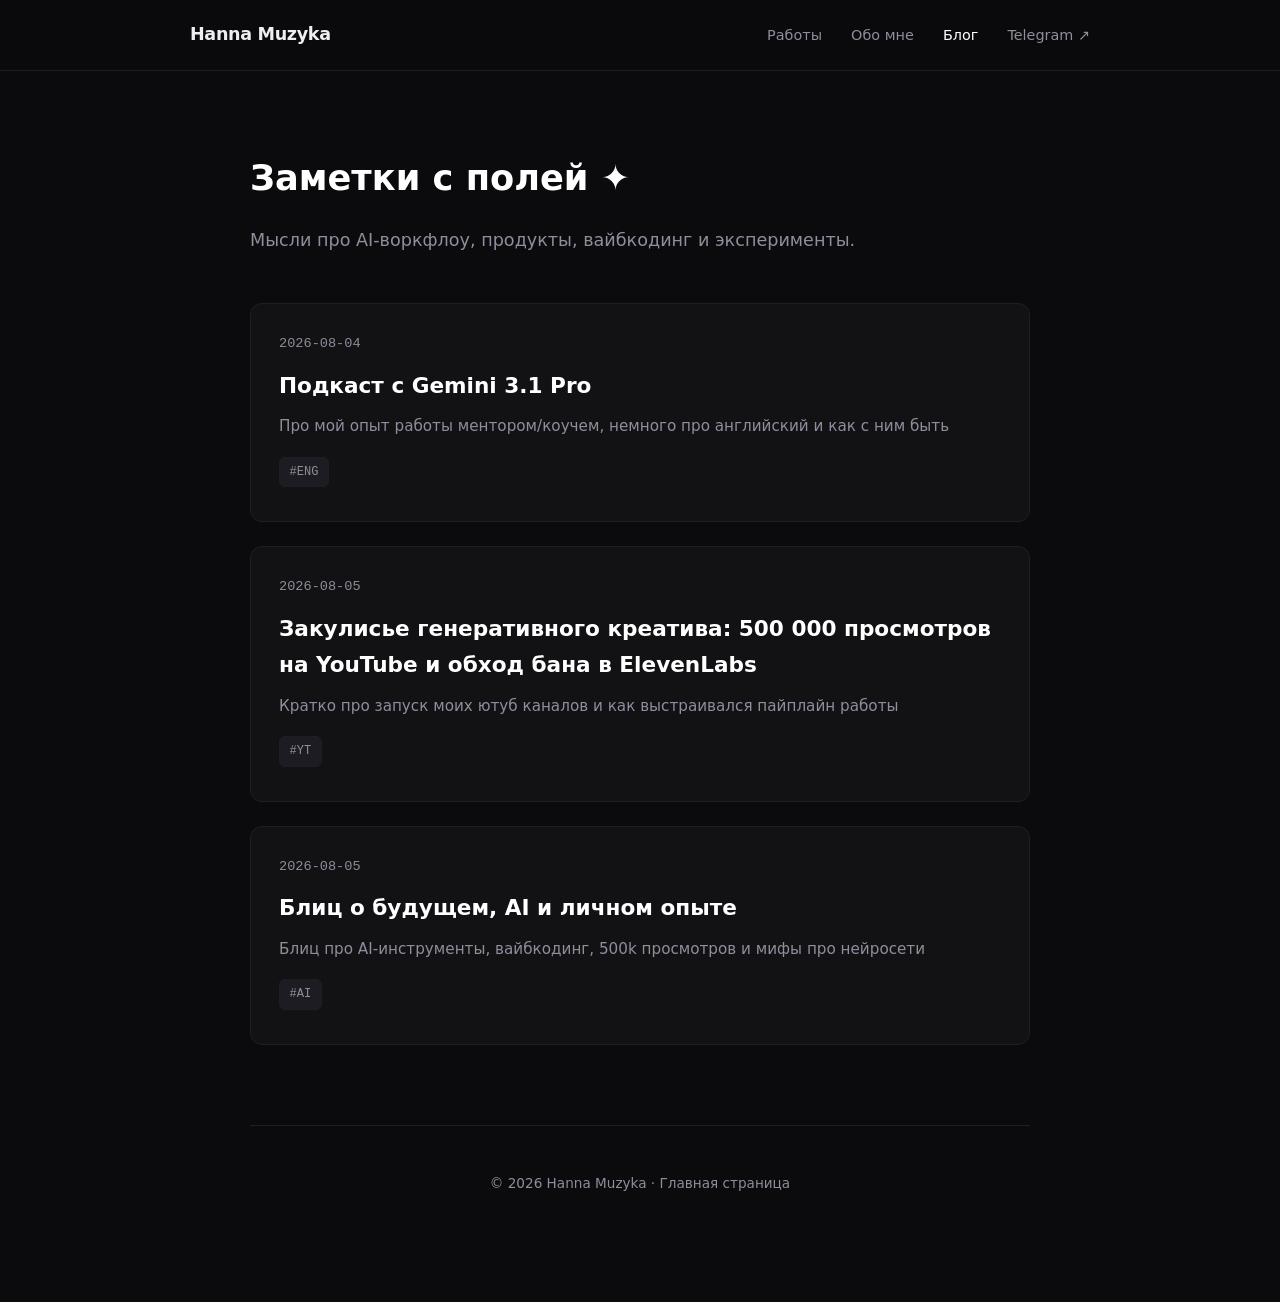
==== blog.html @ cdc6ede2 "Auto-update blog from Notion" ====
<!DOCTYPE html>
<html lang="ru">
<head>
  <meta charset="utf-8">
  <meta name="viewport" content="width=device-width, initial-scale=1.0">
  <title>Блог — Hanna Muzyka</title>
  <meta name="description" content="Заметки о продуктовом дизайне, AI, вайбкодинге и геймдеве">
  
<style>
  :root {
    --bg-color: #0b0b0d;
    --card-bg: #121215;
    --card-border: #1e1e24;
    --text-primary: #eceef2;
    --text-muted: #8e8e9c;
    --accent: #ffffff;
    --code-bg: #18181c;
    --font-sans: system-ui, -apple-system, BlinkMacSystemFont, 'Segoe UI', Roboto, sans-serif;
    --font-mono: 'JetBrains Mono', 'Fira Code', monospace;
  }
  body { background-color: var(--bg-color); color: var(--text-primary); font-family: var(--font-sans); line-height: 1.7; margin: 0; padding: 0; -webkit-font-smoothing: antialiased; }
  a { color: inherit; text-decoration: none; }
  .site-header { border-bottom: 1px solid var(--card-border); padding: 1.25rem 2rem; position: sticky; top: 0; background: rgba(11, 11, 13, 0.85); backdrop-filter: blur(12px); z-index: 100; }
  .nav-container { max-width: 900px; margin: 0 auto; display: flex; justify-content: space-between; align-items: center; }
  .nav-logo { font-weight: 700; font-size: 1.1rem; letter-spacing: -0.02em; }
  .nav-links a { color: var(--text-muted); margin-left: 1.5rem; font-size: 0.9rem; transition: color 0.2s; }
  .nav-links a:hover, .nav-links a.active { color: var(--accent); }
  .container { max-width: 780px; margin: 0 auto; padding: 3rem 1.5rem 6rem; }
  .article-header { margin-bottom: 3rem; }
  .article-meta { font-family: var(--font-mono); font-size: 0.85rem; color: var(--text-muted); margin-bottom: 0.75rem; }
  .article-title { font-size: 2.4rem; font-weight: 800; letter-spacing: -0.03em; line-height: 1.2; margin: 0 0 1rem; color: #fff; }
  .tag-badge { display: inline-block; font-family: var(--font-mono); font-size: 0.75rem; background: #1c1c22; color: var(--text-muted); padding: 0.25rem 0.6rem; border-radius: 6px; margin-right: 0.4rem; margin-bottom: 0.4rem; border: 1px solid var(--card-border); }
  .article-body { font-size: 1.05rem; }
  .article-body h1, .article-body h2, .article-body h3 { color: #fff; margin-top: 2.5rem; margin-bottom: 1rem; letter-spacing: -0.02em; }
  .article-body p { margin-bottom: 1.4rem; color: #d1d1d6; }
  .article-body ul, .article-body ol { margin-bottom: 1.4rem; padding-left: 1.5rem; color: #d1d1d6; }
  .article-body li { margin-bottom: 0.4rem; }
  .article-body img { max-width: 100%; height: auto; border-radius: 12px; border: 1px solid var(--card-border); margin: 2rem 0; display: block; }
  .article-body blockquote { border-left: 3px solid #3b3b4f; padding-left: 1.2rem; color: var(--text-muted); font-style: italic; margin: 2rem 0; }
  .article-body pre { background: var(--code-bg); padding: 1.2rem; border-radius: 10px; overflow-x: auto; border: 1px solid var(--card-border); font-family: var(--font-mono); font-size: 0.9em; }
  .article-body code { font-family: var(--font-mono); background: var(--code-bg); padding: 0.2rem 0.4rem; border-radius: 4px; font-size: 0.9em; }
  .back-link { display: inline-flex; align-items: center; color: var(--text-muted); font-size: 0.9rem; margin-bottom: 2rem; transition: color 0.2s; }
  .back-link:hover { color: var(--accent); }
  footer.site-footer { border-top: 1px solid var(--card-border); margin-top: 5rem; padding-top: 2rem; text-align: center; color: var(--text-muted); font-size: 0.85rem; }
</style>

  <style>
    .blog-grid { display: grid; gap: 1.5rem; margin-top: 2rem; }
    .blog-card { background: var(--card-bg); border: 1px solid var(--card-border); border-radius: 12px; padding: 1.75rem; display: block; transition: transform 0.2s, border-color 0.2s; }
    .blog-card:hover { transform: translateY(-2px); border-color: #3b3b4f; }
    .blog-card-title { font-size: 1.35rem; font-weight: 700; color: #fff; margin: 0.4rem 0 0.6rem; }
    .blog-card-desc { color: var(--text-muted); font-size: 0.95rem; margin-bottom: 1rem; }
  </style>
</head>
<body>
  
<header class="site-header">
  <div class="nav-container">
    <a href="./" class="nav-logo">Hanna Muzyka</a>
    <nav class="nav-links">
      <a href="./#work">Работы</a>
      <a href="./#about">Обо мне</a>
      <a href="./blog.html" class="active">Блог</a>
      <a href="https://t.me/KyuuketsukiAkado" target="_blank" rel="noopener">Telegram ↗</a>
    </nav>
  </div>
</header>

  <div class="container">
    <section style="margin-bottom: 3rem;">
      <h1 style="font-size: 2.2rem; color: #fff; margin-bottom: 0.5rem;">Заметки с полей ✦</h1>
      <p style="color: var(--text-muted); font-size: 1.1rem;">Мысли про AI-воркфлоу, продукты, вайбкодинг и эксперименты.</p>
    </section>
    <div class="blog-grid">
      
        <a href="blog/english-talk.html" class="blog-card">
          <div class="article-meta">2026-08-04</div>
          <div class="blog-card-title">Подкаст с Gemini 3.1 Pro</div>
          <div class="blog-card-desc">Про мой опыт работы ментором/коучем, немного про английский и как с ним быть</div>
          <div><span class="tag-badge">#ENG</span></div>
        </a>
      
        <a href="blog/creative-shorts-youtube.html" class="blog-card">
          <div class="article-meta">2026-08-05</div>
          <div class="blog-card-title">Закулисье генеративного креатива: 500 000 просмотров на YouTube и обход бана в ElevenLabs</div>
          <div class="blog-card-desc">Кратко про запуск моих ютуб каналов и как выстраивался пайплайн работы</div>
          <div><span class="tag-badge">#YT</span></div>
        </a>
      
        <a href="blog/ai-future-blitz.html" class="blog-card">
          <div class="article-meta">2026-08-05</div>
          <div class="blog-card-title">Блиц о будущем, AI и личном опыте</div>
          <div class="blog-card-desc">Блиц про AI-инструменты, вайбкодинг, 500k просмотров и мифы про нейросети</div>
          <div><span class="tag-badge">#AI</span></div>
        </a>
      
    </div>
    <footer class="site-footer"><p>© 2026 Hanna Muzyka · <a href="./">Главная страница</a></p></footer>
  </div>
</body>
</html>
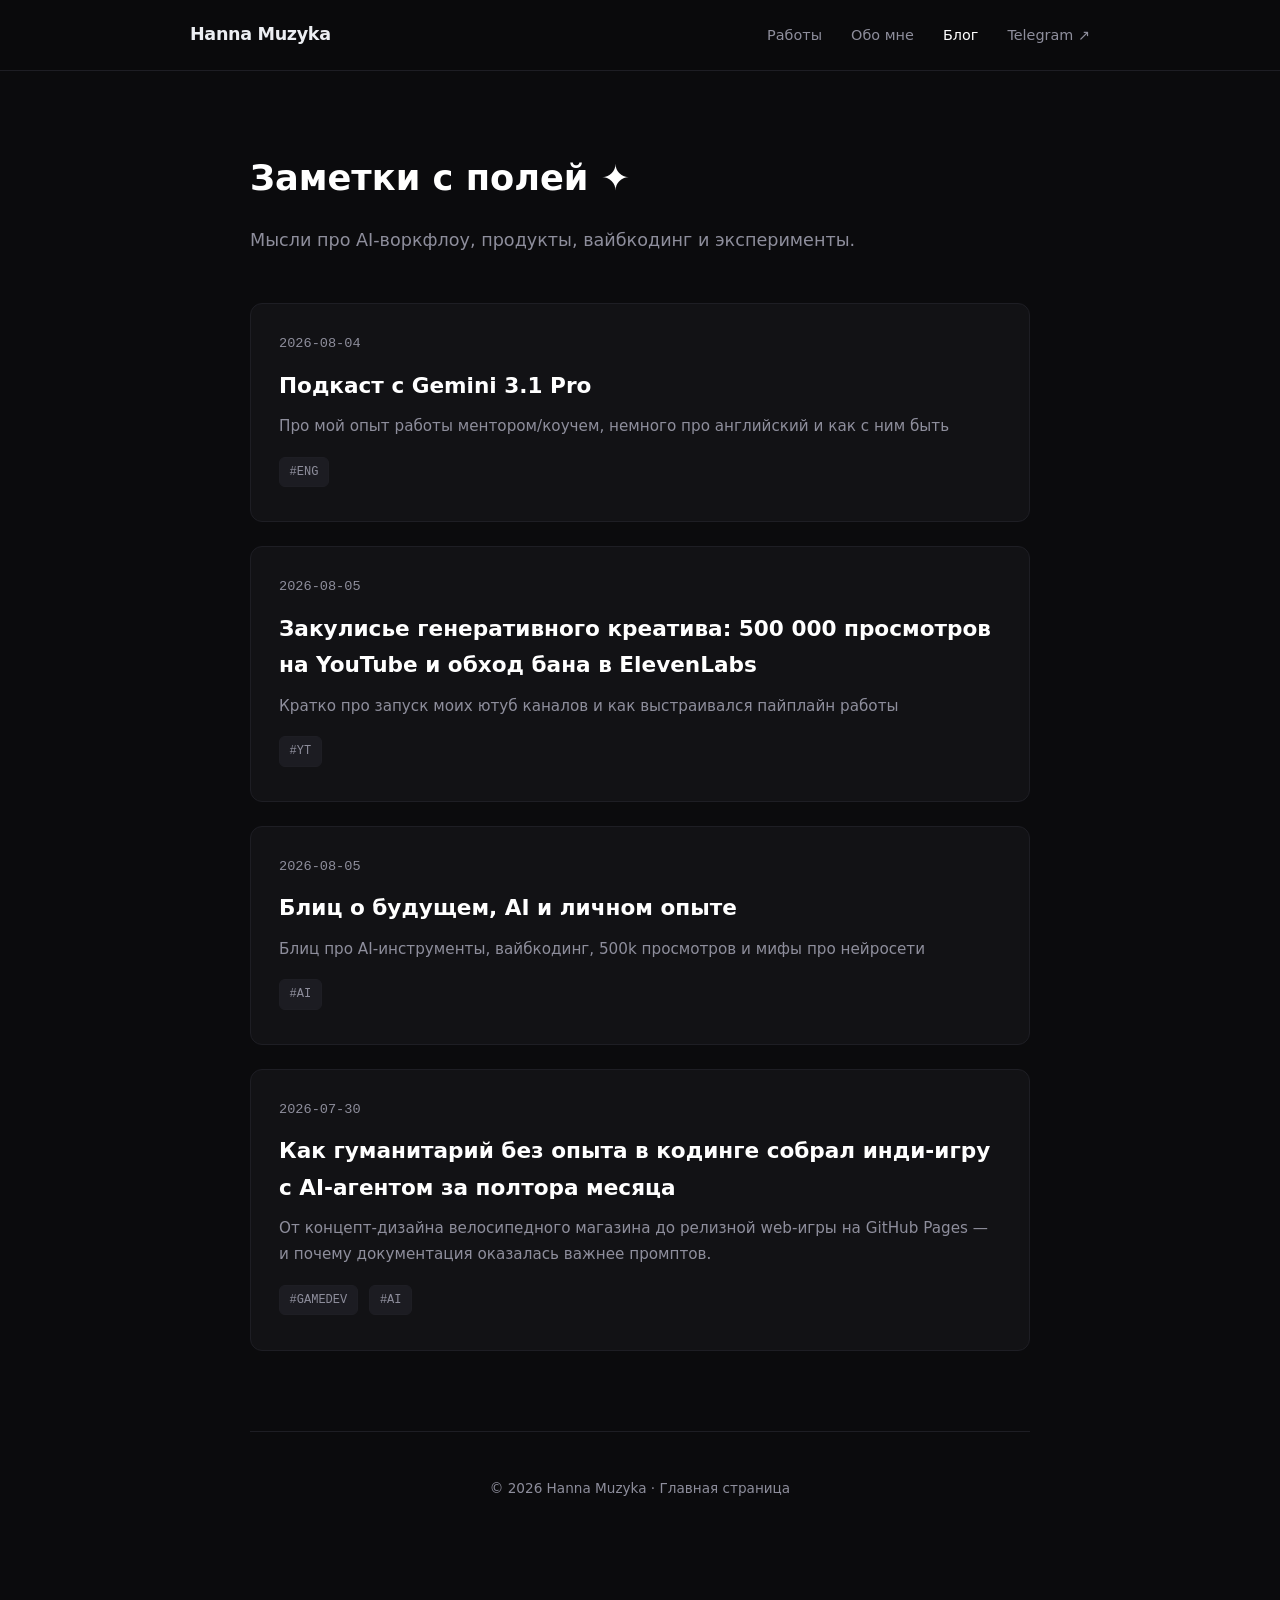
==== commit 7bee5189: "Update blog.html" ====
--- a/blog.html
+++ b/blog.html
@@ -94,8 +94,15 @@
           <div><span class="tag-badge">#AI</span></div>
         </a>
       
+        <a href="blog/kadence-ai.html" class="blog-card">
+          <div class="article-meta">2026-07-30</div>
+          <div class="blog-card-title">Как гуманитарий без опыта в кодинге собрал инди-игру с AI-агентом за полтора месяца</div>
+          <div class="blog-card-desc">От концепт-дизайна велосипедного магазина до релизной web-игры на GitHub Pages — и почему документация оказалась важнее промптов.</div>
+          <div><span class="tag-badge">#GAMEDEV</span> <span class="tag-badge">#AI</span></div>
+        </a>
+      
     </div>
     <footer class="site-footer"><p>© 2026 Hanna Muzyka · <a href="./">Главная страница</a></p></footer>
   </div>
 </body>
-</html>+</html>
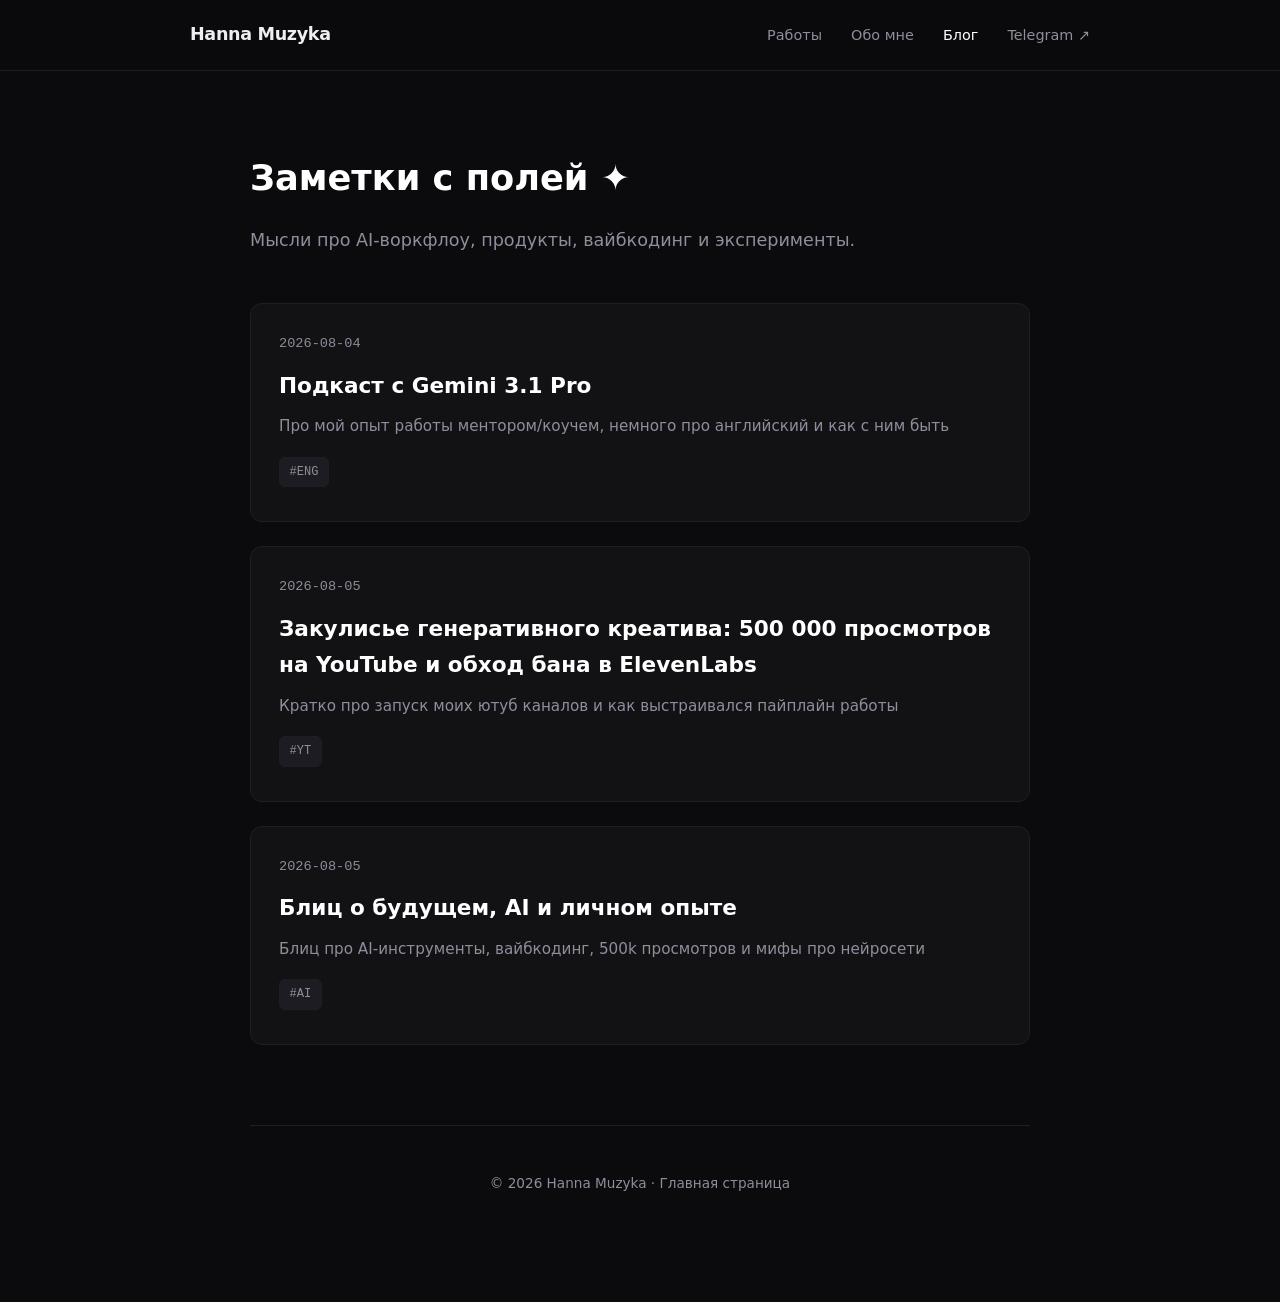
==== commit 03d780ed: "Auto-update blog from Notion" ====
--- a/blog.html
+++ b/blog.html
@@ -94,15 +94,8 @@
           <div><span class="tag-badge">#AI</span></div>
         </a>
       
-        <a href="blog/kadence-ai.html" class="blog-card">
-          <div class="article-meta">2026-07-30</div>
-          <div class="blog-card-title">Как гуманитарий без опыта в кодинге собрал инди-игру с AI-агентом за полтора месяца</div>
-          <div class="blog-card-desc">От концепт-дизайна велосипедного магазина до релизной web-игры на GitHub Pages — и почему документация оказалась важнее промптов.</div>
-          <div><span class="tag-badge">#GAMEDEV</span> <span class="tag-badge">#AI</span></div>
-        </a>
-      
     </div>
     <footer class="site-footer"><p>© 2026 Hanna Muzyka · <a href="./">Главная страница</a></p></footer>
   </div>
 </body>
-</html>
+</html>
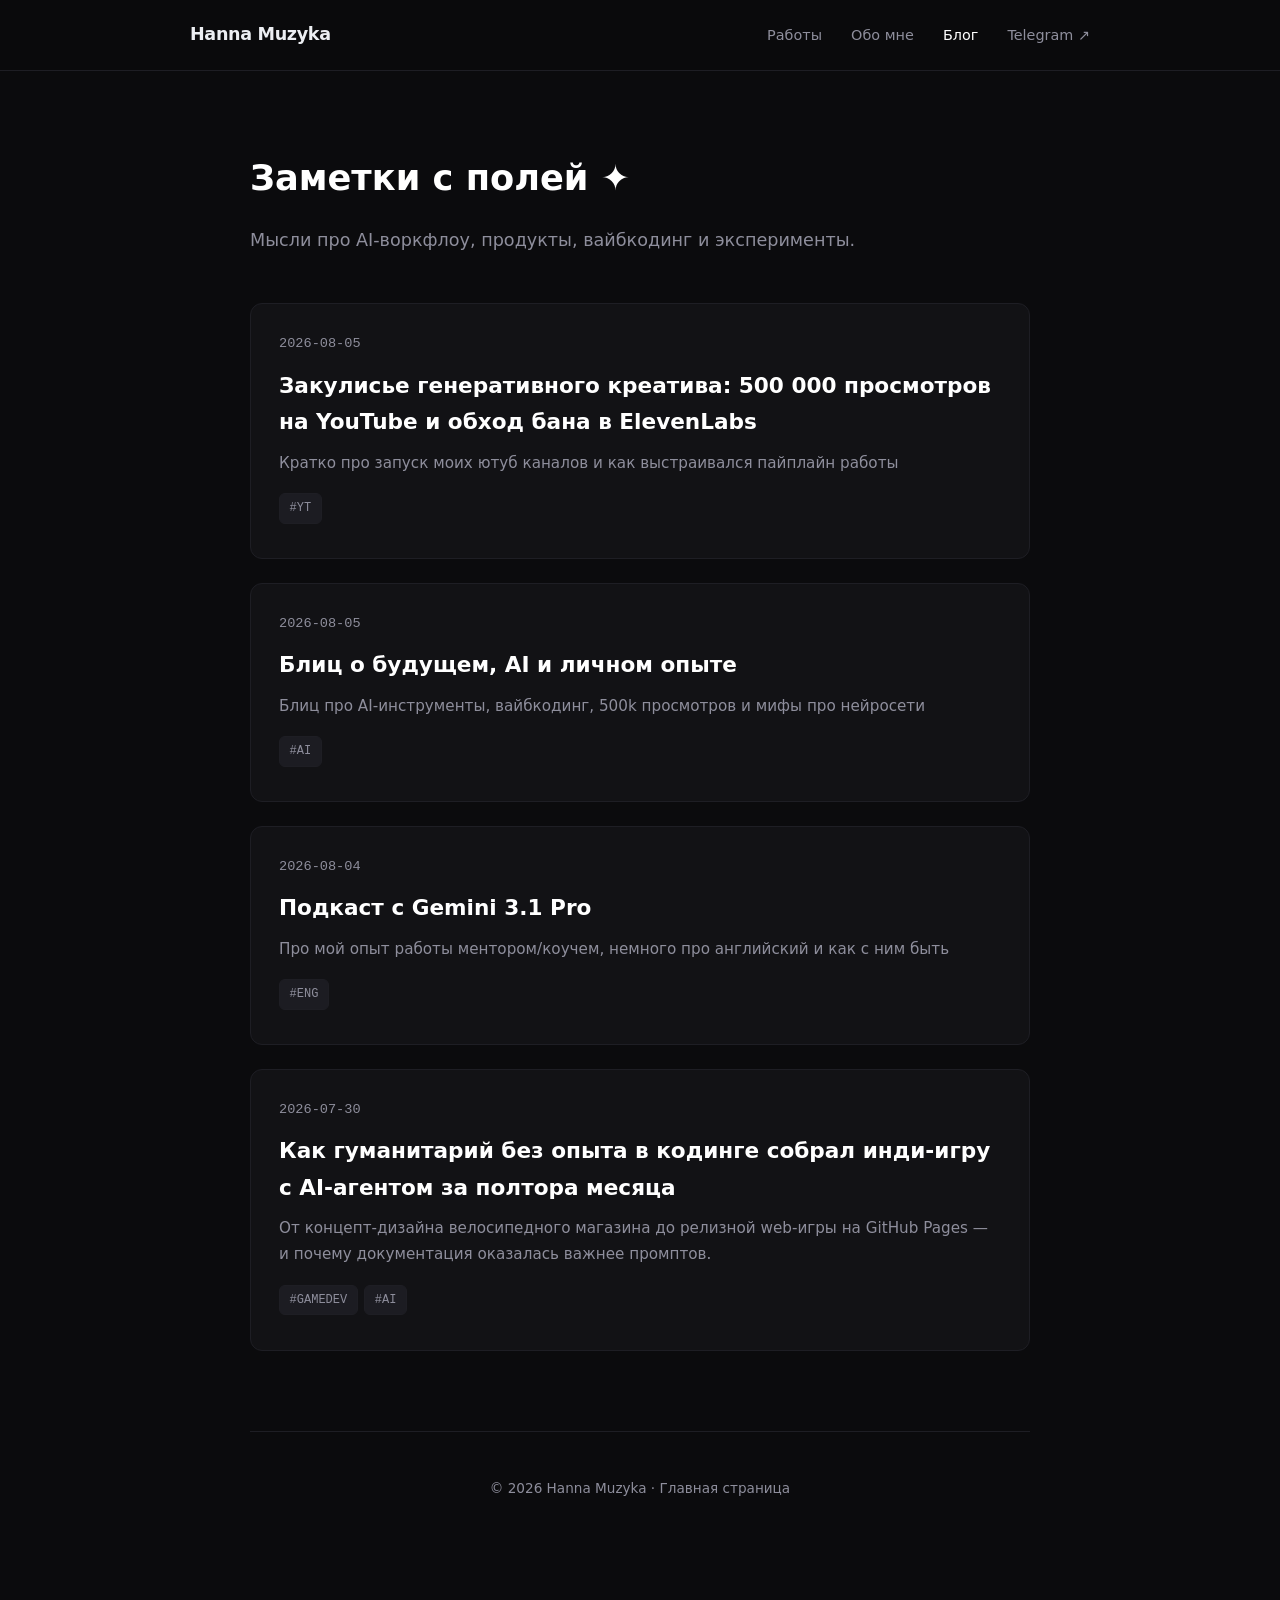
==== commit 0302cef4: "Auto-update blog from Notion" ====
--- a/blog.html
+++ b/blog.html
@@ -72,14 +72,7 @@
       <p style="color: var(--text-muted); font-size: 1.1rem;">Мысли про AI-воркфлоу, продукты, вайбкодинг и эксперименты.</p>
     </section>
     <div class="blog-grid">
-      
-        <a href="blog/english-talk.html" class="blog-card">
-          <div class="article-meta">2026-08-04</div>
-          <div class="blog-card-title">Подкаст с Gemini 3.1 Pro</div>
-          <div class="blog-card-desc">Про мой опыт работы ментором/коучем, немного про английский и как с ним быть</div>
-          <div><span class="tag-badge">#ENG</span></div>
-        </a>
-      
+        
         <a href="blog/creative-shorts-youtube.html" class="blog-card">
           <div class="article-meta">2026-08-05</div>
           <div class="blog-card-title">Закулисье генеративного креатива: 500 000 просмотров на YouTube и обход бана в ElevenLabs</div>
@@ -94,6 +87,20 @@
           <div><span class="tag-badge">#AI</span></div>
         </a>
       
+        <a href="blog/english-talk.html" class="blog-card">
+          <div class="article-meta">2026-08-04</div>
+          <div class="blog-card-title">Подкаст с Gemini 3.1 Pro</div>
+          <div class="blog-card-desc">Про мой опыт работы ментором/коучем, немного про английский и как с ним быть</div>
+          <div><span class="tag-badge">#ENG</span></div>
+        </a>
+      
+        <a href="blog/kadence-ai.html" class="blog-card">
+          <div class="article-meta">2026-07-30</div>
+          <div class="blog-card-title">Как гуманитарий без опыта в кодинге собрал инди-игру с AI-агентом за полтора месяца</div>
+          <div class="blog-card-desc">От концепт-дизайна велосипедного магазина до релизной web-игры на GitHub Pages — и почему документация оказалась важнее промптов.</div>
+          <div><span class="tag-badge">#GAMEDEV</span><span class="tag-badge">#AI</span></div>
+        </a>
+      
     </div>
     <footer class="site-footer"><p>© 2026 Hanna Muzyka · <a href="./">Главная страница</a></p></footer>
   </div>
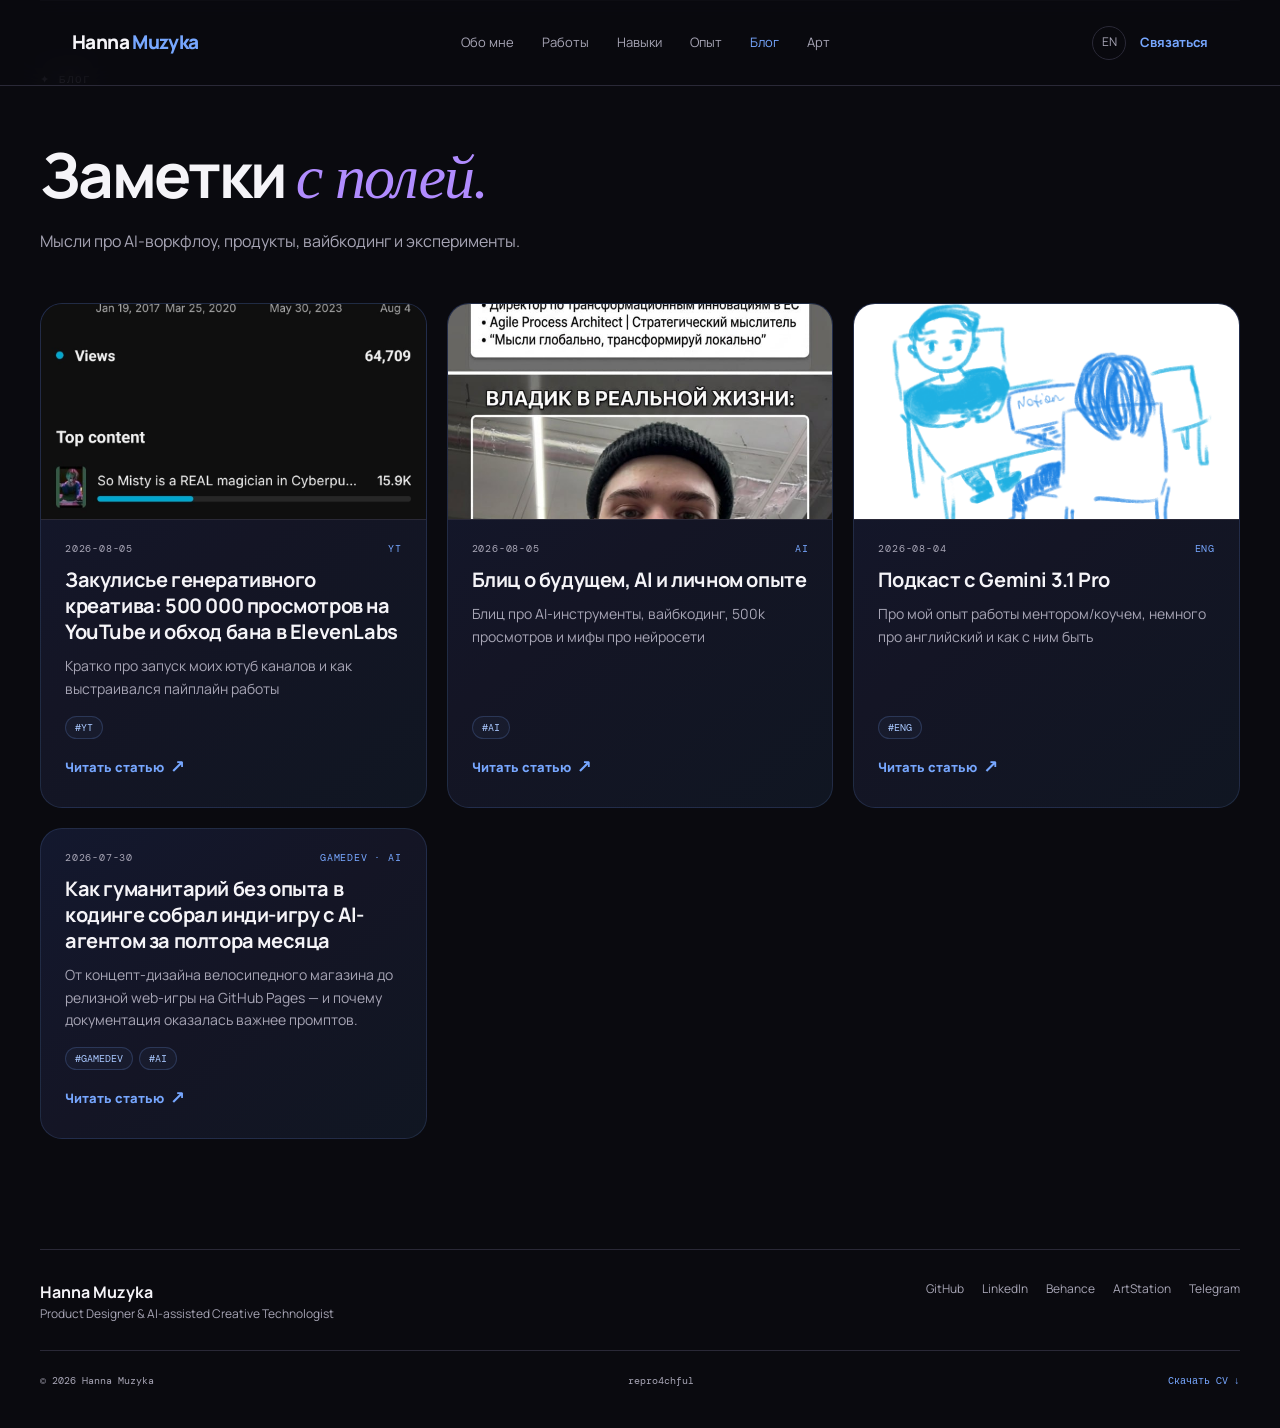
==== commit ff6cf831: "Auto-update blog from Notion" ====
--- a/blog.html
+++ b/blog.html
@@ -5,104 +5,151 @@
   <meta name="viewport" content="width=device-width, initial-scale=1.0">
   <title>Блог — Hanna Muzyka</title>
   <meta name="description" content="Заметки о продуктовом дизайне, AI, вайбкодинге и геймдеве">
+  <meta name="theme-color" content="#0b0b12">
   
+<link rel="icon" type="image/png" sizes="192x192" href="./assets/favicon.png">
+<link rel="preconnect" href="https://fonts.googleapis.com">
+<link rel="preconnect" href="https://fonts.gstatic.com" crossorigin>
+<link href="https://fonts.googleapis.com/css2?family=DM+Mono:wght@400;500&family=Manrope:wght@400;500;600;700;800&display=swap" rel="stylesheet">
+<link rel="stylesheet" href="./css/style.css">
 <style>
-  :root {
-    --bg-color: #0b0b0d;
-    --card-bg: #121215;
-    --card-border: #1e1e24;
-    --text-primary: #eceef2;
-    --text-muted: #8e8e9c;
-    --accent: #ffffff;
-    --code-bg: #18181c;
-    --font-sans: system-ui, -apple-system, BlinkMacSystemFont, 'Segoe UI', Roboto, sans-serif;
-    --font-mono: 'JetBrains Mono', 'Fira Code', monospace;
-  }
-  body { background-color: var(--bg-color); color: var(--text-primary); font-family: var(--font-sans); line-height: 1.7; margin: 0; padding: 0; -webkit-font-smoothing: antialiased; }
-  a { color: inherit; text-decoration: none; }
-  .site-header { border-bottom: 1px solid var(--card-border); padding: 1.25rem 2rem; position: sticky; top: 0; background: rgba(11, 11, 13, 0.85); backdrop-filter: blur(12px); z-index: 100; }
-  .nav-container { max-width: 900px; margin: 0 auto; display: flex; justify-content: space-between; align-items: center; }
-  .nav-logo { font-weight: 700; font-size: 1.1rem; letter-spacing: -0.02em; }
-  .nav-links a { color: var(--text-muted); margin-left: 1.5rem; font-size: 0.9rem; transition: color 0.2s; }
-  .nav-links a:hover, .nav-links a.active { color: var(--accent); }
-  .container { max-width: 780px; margin: 0 auto; padding: 3rem 1.5rem 6rem; }
-  .article-header { margin-bottom: 3rem; }
-  .article-meta { font-family: var(--font-mono); font-size: 0.85rem; color: var(--text-muted); margin-bottom: 0.75rem; }
-  .article-title { font-size: 2.4rem; font-weight: 800; letter-spacing: -0.03em; line-height: 1.2; margin: 0 0 1rem; color: #fff; }
-  .tag-badge { display: inline-block; font-family: var(--font-mono); font-size: 0.75rem; background: #1c1c22; color: var(--text-muted); padding: 0.25rem 0.6rem; border-radius: 6px; margin-right: 0.4rem; margin-bottom: 0.4rem; border: 1px solid var(--card-border); }
-  .article-body { font-size: 1.05rem; }
-  .article-body h1, .article-body h2, .article-body h3 { color: #fff; margin-top: 2.5rem; margin-bottom: 1rem; letter-spacing: -0.02em; }
-  .article-body p { margin-bottom: 1.4rem; color: #d1d1d6; }
-  .article-body ul, .article-body ol { margin-bottom: 1.4rem; padding-left: 1.5rem; color: #d1d1d6; }
-  .article-body li { margin-bottom: 0.4rem; }
-  .article-body img { max-width: 100%; height: auto; border-radius: 12px; border: 1px solid var(--card-border); margin: 2rem 0; display: block; }
-  .article-body blockquote { border-left: 3px solid #3b3b4f; padding-left: 1.2rem; color: var(--text-muted); font-style: italic; margin: 2rem 0; }
-  .article-body pre { background: var(--code-bg); padding: 1.2rem; border-radius: 10px; overflow-x: auto; border: 1px solid var(--card-border); font-family: var(--font-mono); font-size: 0.9em; }
-  .article-body code { font-family: var(--font-mono); background: var(--code-bg); padding: 0.2rem 0.4rem; border-radius: 4px; font-size: 0.9em; }
-  .back-link { display: inline-flex; align-items: center; color: var(--text-muted); font-size: 0.9rem; margin-bottom: 2rem; transition: color 0.2s; }
-  .back-link:hover { color: var(--accent); }
-  footer.site-footer { border-top: 1px solid var(--card-border); margin-top: 5rem; padding-top: 2rem; text-align: center; color: var(--text-muted); font-size: 0.85rem; }
+  /* ── Блог: дополнения к основному стилю сайта ── */
+  .nav-active{color:var(--blue)!important}
+  .nav-active::after{width:100%}
+  .tag-badge{display:inline-block;border:1px solid rgba(119,167,255,.2);background:rgba(119,167,255,.04);border-radius:999px;padding:5px 10px;color:var(--blue-2);font:10px 'DM Mono',monospace;margin-right:6px;margin-bottom:6px}
+  .blog-post-body img{display:block;width:100%;max-width:100%;height:auto!important;border-radius:var(--radius);border:1px solid var(--line);margin:28px 0;object-fit:contain}
+  .blog-post-body blockquote{border-left:3px solid var(--blue);background:rgba(119,167,255,.05);border-radius:0 var(--radius) var(--radius) 0;padding:18px 24px;margin:28px 0;color:var(--muted);font-style:italic}
+  .blog-post-body blockquote p{margin:0}
+  .blog-post-body a{color:var(--blue);text-decoration:underline;text-underline-offset:3px}
+  .blog-post-body a:hover{color:var(--blue-2)}
+  .blog-post-body h1{font-size:30px;letter-spacing:-.025em;margin:48px 0 18px;color:var(--text)}
 </style>
 
   <style>
-    .blog-grid { display: grid; gap: 1.5rem; margin-top: 2rem; }
-    .blog-card { background: var(--card-bg); border: 1px solid var(--card-border); border-radius: 12px; padding: 1.75rem; display: block; transition: transform 0.2s, border-color 0.2s; }
-    .blog-card:hover { transform: translateY(-2px); border-color: #3b3b4f; }
-    .blog-card-title { font-size: 1.35rem; font-weight: 700; color: #fff; margin: 0.4rem 0 0.6rem; }
-    .blog-card-desc { color: var(--text-muted); font-size: 0.95rem; margin-bottom: 1rem; }
+    .blog-catalog{padding:70px 0 110px;border-top:1px solid var(--line)}
+    .blog-catalog-head{margin-bottom:48px}
+    .blog-catalog-head h1{font-size:clamp(38px,5vw,62px);line-height:1.03;letter-spacing:-.035em;margin:16px 0 18px}
+    .blog-catalog-head h1 em{font-family:Georgia,serif;font-weight:400;color:var(--purple);letter-spacing:-.03em}
+    .blog-catalog-head p{max-width:520px;color:var(--muted);font-size:16px;line-height:1.7;margin:0}
+    .catalog-grid{display:grid;grid-template-columns:repeat(auto-fill,minmax(300px,1fr));gap:20px;align-items:stretch}
+    .catalog-card{position:relative;display:flex;flex-direction:column;background:linear-gradient(140deg,#13182e,#141525,#101622);border:1px solid rgba(119,167,255,.15);border-radius:var(--radius);overflow:hidden;transition:border-color .3s,transform .3s,box-shadow .3s}
+    .catalog-card:hover{border-color:rgba(119,167,255,.35);transform:translateY(-3px);box-shadow:0 16px 42px #00000024}
+    .catalog-card-cover{display:block;aspect-ratio:16/9;overflow:hidden;background:#eef2ff;border-bottom:1px solid var(--line);position:relative;z-index:1}
+    .catalog-card-cover img{width:100%;height:100%;object-fit:cover;display:block;transition:transform .6s ease}
+    .catalog-card:hover .catalog-card-cover img{transform:scale(1.04)}
+    .catalog-card-copy{padding:22px 24px 26px;display:flex;flex-direction:column;flex:1;position:relative;z-index:1}
+    .catalog-card-meta{display:flex;justify-content:space-between;gap:12px;font:10px 'DM Mono',monospace;letter-spacing:.08em;color:var(--muted);margin-bottom:12px;flex-wrap:wrap}
+    .catalog-card-meta .cat-tag{color:var(--blue)}
+    .catalog-card h2{font-size:20px;letter-spacing:-.02em;line-height:1.3;margin:0 0 10px}
+    .catalog-card h2 a{transition:color .25s}
+    .catalog-card h2 a:hover{color:var(--blue)}
+    .catalog-card-copy>p{color:var(--muted);font-size:14px;line-height:1.6;margin:0 0 16px;flex:1}
+    .catalog-card-tags{display:flex;gap:6px;flex-wrap:wrap;margin-bottom:14px}
+    .catalog-card-tags span{border:1px solid rgba(119,167,255,.2);background:rgba(119,167,255,.04);border-radius:999px;padding:4px 9px;color:var(--blue-2);font:10px 'DM Mono',monospace}
+    .catalog-card .arrow-link{margin-top:auto}
+    @media (max-width: 560px){.catalog-grid{grid-template-columns:1fr}}
   </style>
 </head>
 <body>
+  <a href="#top" class="skip-link">Перейти к содержимому</a>
   
 <header class="site-header">
-  <div class="nav-container">
-    <a href="./" class="nav-logo">Hanna Muzyka</a>
-    <nav class="nav-links">
-      <a href="./#work">Работы</a>
-      <a href="./#about">Обо мне</a>
-      <a href="./blog.html" class="active">Блог</a>
-      <a href="https://t.me/KyuuketsukiAkado" target="_blank" rel="noopener">Telegram ↗</a>
+    <a class="wordmark" href="./index.html" aria-label="Hanna Muzyka home">Hanna<span>Muzyka</span></a>
+    <nav class="nav-links" aria-label="Main navigation">
+      <a href="./index.html#about" data-i18n="nav.about">Обо мне</a>
+      <a href="./index.html#work" data-i18n="nav.work">Работы</a>
+      <a href="./index.html#skills" data-i18n="nav.skills">Навыки</a>
+      <a href="./index.html#experience" data-i18n="nav.experience">Опыт</a>
+      <a href="./blog.html" class="nav-active" data-i18n="nav.blog">Блог</a>
+      <a href="./index.html#art" data-i18n="nav.art">Арт</a>
+    </nav>
+    <div class="header-actions">
+      <button class="lang-switch" id="lang-toggle" aria-label="Switch language">EN</button>
+      <a class="small-contact" href="./index.html#connect" data-i18n="nav.contact">Связаться</a>
+      <button class="menu-toggle" id="menu-toggle" aria-label="Открыть меню" aria-expanded="false" aria-controls="mobile-menu"><span></span><span></span><span></span></button>
+    </div>
+  </header>
+  <div class="mobile-menu" id="mobile-menu">
+    <nav class="mobile-menu-links" aria-label="Mobile navigation">
+      <a href="./index.html#about" data-i18n="nav.about">Обо мне</a>
+      <a href="./index.html#work" data-i18n="nav.work">Работы</a>
+      <a href="./index.html#skills" data-i18n="nav.skills">Навыки</a>
+      <a href="./index.html#experience" data-i18n="nav.experience">Опыт</a>
+      <a href="./blog.html" data-i18n="nav.blog">Блог</a>
+      <a href="./index.html#art" data-i18n="nav.art">Арт</a>
+      <a class="mobile-menu-contact" href="./index.html#connect" data-i18n="nav.contact">Связаться</a>
     </nav>
   </div>
-</header>
 
-  <div class="container">
-    <section style="margin-bottom: 3rem;">
-      <h1 style="font-size: 2.2rem; color: #fff; margin-bottom: 0.5rem;">Заметки с полей ✦</h1>
-      <p style="color: var(--text-muted); font-size: 1.1rem;">Мысли про AI-воркфлоу, продукты, вайбкодинг и эксперименты.</p>
+  <main id="top" tabindex="-1">
+    <section class="blog-catalog section-wrap">
+      <div class="blog-catalog-head">
+        <div class="section-kicker"><span>✦ БЛОГ</span></div>
+        <h1>Заметки <em>с полей.</em></h1>
+        <p>Мысли про AI-воркфлоу, продукты, вайбкодинг и эксперименты.</p>
+      </div>
+      <div class="catalog-grid">
+        
+        <article class="catalog-card reveal">
+          <a class="catalog-card-cover" href="blog/creative-shorts-youtube.html" tabindex="-1" aria-hidden="true"><img src="assets/images/blog/creative-shorts-youtube-img-0a96d417.png" alt="" loading="lazy"></a>
+          <div class="catalog-card-copy">
+            <div class="catalog-card-meta"><span>2026-08-05</span><span class="cat-tag">YT</span></div>
+            <h2><a href="blog/creative-shorts-youtube.html">Закулисье генеративного креатива: 500 000 просмотров на YouTube и обход бана в ElevenLabs</a></h2>
+            <p>Кратко про запуск моих ютуб каналов и как выстраивался пайплайн работы</p>
+            <div class="catalog-card-tags"><span>#YT</span></div>
+            <a class="arrow-link" href="blog/creative-shorts-youtube.html">Читать статью <span>↗</span></a>
+          </div>
+        </article>
+      
+        <article class="catalog-card reveal">
+          <a class="catalog-card-cover" href="blog/ai-future-blitz.html" tabindex="-1" aria-hidden="true"><img src="assets/images/blog/ai-future-blitz-img-4d650578.png" alt="" loading="lazy"></a>
+          <div class="catalog-card-copy">
+            <div class="catalog-card-meta"><span>2026-08-05</span><span class="cat-tag">AI</span></div>
+            <h2><a href="blog/ai-future-blitz.html">Блиц о будущем, AI и личном опыте</a></h2>
+            <p>Блиц про AI-инструменты, вайбкодинг, 500k просмотров и мифы про нейросети</p>
+            <div class="catalog-card-tags"><span>#AI</span></div>
+            <a class="arrow-link" href="blog/ai-future-blitz.html">Читать статью <span>↗</span></a>
+          </div>
+        </article>
+      
+        <article class="catalog-card reveal">
+          <a class="catalog-card-cover" href="blog/english-talk.html" tabindex="-1" aria-hidden="true"><img src="assets/images/blog/english-talk-img-03388f25.png" alt="" loading="lazy"></a>
+          <div class="catalog-card-copy">
+            <div class="catalog-card-meta"><span>2026-08-04</span><span class="cat-tag">ENG</span></div>
+            <h2><a href="blog/english-talk.html">Подкаст с Gemini 3.1 Pro</a></h2>
+            <p>Про мой опыт работы ментором/коучем, немного про английский и как с ним быть</p>
+            <div class="catalog-card-tags"><span>#ENG</span></div>
+            <a class="arrow-link" href="blog/english-talk.html">Читать статью <span>↗</span></a>
+          </div>
+        </article>
+      
+        <article class="catalog-card reveal">
+          
+          <div class="catalog-card-copy">
+            <div class="catalog-card-meta"><span>2026-07-30</span><span class="cat-tag">GAMEDEV · AI</span></div>
+            <h2><a href="blog/kadence-ai.html">Как гуманитарий без опыта в кодинге собрал инди-игру с AI-агентом за полтора месяца</a></h2>
+            <p>От концепт-дизайна велосипедного магазина до релизной web-игры на GitHub Pages — и почему документация оказалась важнее промптов.</p>
+            <div class="catalog-card-tags"><span>#GAMEDEV</span><span>#AI</span></div>
+            <a class="arrow-link" href="blog/kadence-ai.html">Читать статью <span>↗</span></a>
+          </div>
+        </article>
+      
+      </div>
     </section>
-    <div class="blog-grid">
-        
-        <a href="blog/creative-shorts-youtube.html" class="blog-card">
-          <div class="article-meta">2026-08-05</div>
-          <div class="blog-card-title">Закулисье генеративного креатива: 500 000 просмотров на YouTube и обход бана в ElevenLabs</div>
-          <div class="blog-card-desc">Кратко про запуск моих ютуб каналов и как выстраивался пайплайн работы</div>
-          <div><span class="tag-badge">#YT</span></div>
-        </a>
-      
-        <a href="blog/ai-future-blitz.html" class="blog-card">
-          <div class="article-meta">2026-08-05</div>
-          <div class="blog-card-title">Блиц о будущем, AI и личном опыте</div>
-          <div class="blog-card-desc">Блиц про AI-инструменты, вайбкодинг, 500k просмотров и мифы про нейросети</div>
-          <div><span class="tag-badge">#AI</span></div>
-        </a>
-      
-        <a href="blog/english-talk.html" class="blog-card">
-          <div class="article-meta">2026-08-04</div>
-          <div class="blog-card-title">Подкаст с Gemini 3.1 Pro</div>
-          <div class="blog-card-desc">Про мой опыт работы ментором/коучем, немного про английский и как с ним быть</div>
-          <div><span class="tag-badge">#ENG</span></div>
-        </a>
-      
-        <a href="blog/kadence-ai.html" class="blog-card">
-          <div class="article-meta">2026-07-30</div>
-          <div class="blog-card-title">Как гуманитарий без опыта в кодинге собрал инди-игру с AI-агентом за полтора месяца</div>
-          <div class="blog-card-desc">От концепт-дизайна велосипедного магазина до релизной web-игры на GitHub Pages — и почему документация оказалась важнее промптов.</div>
-          <div><span class="tag-badge">#GAMEDEV</span><span class="tag-badge">#AI</span></div>
-        </a>
-      
+  </main>
+  
+<footer class="site-footer section-wrap">
+    <div><strong>Hanna Muzyka</strong><span>Product Designer & AI-assisted Creative Technologist</span></div>
+    <div class="footer-links">
+      <a href="https://github.com/KyuuketsukiAkado" target="_blank" rel="noopener noreferrer">GitHub</a>
+      <a href="https://www.linkedin.com/in/hannamuzyka/" target="_blank" rel="noopener noreferrer">LinkedIn</a>
+      <a href="https://www.behance.net/repro4chful" target="_blank" rel="noopener noreferrer">Behance</a>
+      <a href="https://www.artstation.com/repro4chful" target="_blank" rel="noopener noreferrer">ArtStation</a>
+      <a href="https://t.me/KyuuketsukiAkado" target="_blank" rel="noopener noreferrer">Telegram</a>
     </div>
-    <footer class="site-footer"><p>© 2026 Hanna Muzyka · <a href="./">Главная страница</a></p></footer>
-  </div>
+    <div class="footer-bottom"><span>© 2026 Hanna Muzyka</span><span>repro4chful</span><a href="./assets/Hanna-Muzyka-Resume.pdf" download>Скачать CV ↓</a></div>
+  </footer>
+
+  <script src="js/main.js"></script>
 </body>
 </html>
--- a/css/style.css
+++ b/css/style.css
@@ -0,0 +1,236 @@
+
+:root{--bg:#0a0a0f;--surface:#111119;--surface-2:#171722;--text:#f5f4f8;--muted:#a7a5b5;--line:#2a2937;--blue:#77a7ff;--blue-2:#a9c8ff;--purple:#b18cff;--lime:#d8ff70;--max:1200px;--radius:22px}*{box-sizing:border-box}html{scroll-behavior:smooth}body{margin:0;background:var(--bg);color:var(--text);font-family:Manrope,system-ui,sans-serif;font-size:16px;line-height:1.55;overflow-x:hidden}
+:focus-visible{outline:2px solid var(--blue);outline-offset:3px;border-radius:3px}
+.skip-link{position:absolute;top:-100px;left:24px;background:var(--blue);color:#0b0b12;padding:12px 20px;border-radius:999px;font-weight:700;font-size:13px;z-index:200;transition:top .3s}.skip-link:focus{top:16px}
+.noise-canvas{position:fixed;inset:0;pointer-events:none;z-index:10;opacity:.04}
+.cursor-glow{position:fixed;pointer-events:none;z-index:20;width:300px;height:300px;border-radius:50%;background:radial-gradient(circle,rgba(119,167,255,.07) 0%,transparent 70%);transform:translate(-50%,-50%);will-change:left,top;opacity:0;transition:opacity .4s}
+a{color:inherit;text-decoration:none}button{font:inherit;color:inherit}
+.section-wrap{width:min(calc(100% - 64px),var(--max));margin:0 auto}
+.reveal{opacity:0;transform:translateY(28px);transition:opacity .8s ease,transform .8s ease}
+.reveal.visible{opacity:1;transform:translateY(0)}
+.site-header{height:86px;width:min(calc(100% - 64px),var(--max));margin:auto;display:flex;align-items:center;justify-content:space-between;border-bottom:1px solid var(--line);position:fixed;top:0;left:0;right:0;z-index:100;backdrop-filter:blur(14px);-webkit-backdrop-filter:blur(14px);background:rgba(10,10,15,.75)}
+.wordmark{font-size:19px;font-weight:800;letter-spacing:-.03em}.wordmark span{color:var(--blue);margin-left:3px}
+.nav-links{display:flex;gap:28px;color:var(--muted);font-size:13px}.nav-links a{transition:color .25s;position:relative}.nav-links a::after{content:'';position:absolute;bottom:-4px;left:0;width:0;height:1px;background:var(--blue);transition:width .3s ease}.nav-links a:hover{color:var(--blue)}.nav-links a:hover::after{width:100%}
+.header-actions{display:flex;align-items:center;gap:14px}
+.icon-button,.lang-switch{background:none;border:1px solid var(--line);border-radius:999px;width:34px;height:34px;cursor:pointer;color:var(--muted);font-size:12px;transition:border-color .3s,color .3s}
+.icon-button:hover,.lang-switch:hover{border-color:var(--blue);color:var(--text)}
+.small-contact{font-size:13px;color:var(--blue);font-weight:700}
+
+/* ═══════════════ HERO ═══════════════ */
+.hero{min-height:100vh;display:flex;align-items:center;position:relative;overflow:hidden;padding:100px 0 60px}
+.hero-particles{position:absolute;inset:0;pointer-events:none;z-index:0}
+.hero-grid{display:grid;grid-template-columns:1.1fr 1fr;gap:50px;align-items:center;position:relative;z-index:1;width:min(calc(100% - 64px),var(--max))}
+.hero-reveal{opacity:0;transform:translateY(30px);animation:hero-fade-in .7s ease forwards;animation-delay:calc(var(--i,0)*.15s)}
+@keyframes hero-fade-in{to{opacity:1;transform:translateY(0)}}
+.eyebrow,.section-kicker{font-family:'DM Mono',monospace;font-size:11px;letter-spacing:.13em;text-transform:uppercase;color:var(--muted)}
+.status-dot{display:inline-block;width:7px;height:7px;border-radius:50%;background:var(--lime);box-shadow:0 0 15px var(--lime);margin-right:9px;animation:pulse-dot 2s ease-in-out infinite}
+@keyframes pulse-dot{0%,100%{box-shadow:0 0 8px var(--lime)}50%{box-shadow:0 0 22px var(--lime),0 0 40px var(--lime)}}
+.hero h1{font-size:clamp(47px,6.5vw,86px);line-height:1.06;letter-spacing:-.04em;margin:24px 0 18px;padding-bottom:.12em;font-weight:700;background:linear-gradient(135deg,var(--text) 0%,var(--text) 60%,var(--blue-2) 100%);-webkit-background-clip:text;-webkit-text-fill-color:transparent;background-clip:text}
+.hero h1 em{font-family:Georgia,serif;font-weight:400;color:var(--blue);-webkit-text-fill-color:var(--blue);letter-spacing:-.03em}
+.hero-lede{max-width:520px;color:var(--muted);font-size:18px;line-height:1.6;position:relative;z-index:1}
+.hero-role{display:inline-flex;align-items:center;max-width:560px;margin:8px 0 0;padding:8px 13px;border:1px solid rgba(119,167,255,.22);border-radius:999px;background:rgba(119,167,255,.06);color:var(--blue-2);font:11px 'DM Mono',monospace;letter-spacing:.04em;line-height:1.45;position:relative;z-index:1}
+.hero-cta{display:flex;align-items:center;gap:12px;margin-top:30px;position:relative;z-index:1;flex-wrap:wrap}
+.button{display:inline-flex;align-items:center;justify-content:center;gap:10px;border-radius:999px;padding:14px 24px;font-size:13px;font-weight:800;transition:.25s ease}
+.button-primary{background:var(--blue);color:#0b0b12}.button-primary:hover{background:var(--blue-2);transform:translateY(-2px);box-shadow:0 8px 30px rgba(119,167,255,.3)}
+.button-ghost{border:1px solid var(--line);background:rgba(255,255,255,.03);color:var(--text)}.button-ghost:hover{border-color:var(--blue);color:var(--blue-2);transform:translateY(-2px);box-shadow:0 8px 24px rgba(119,167,255,.12)}
+.button-light{background:#fff;color:#12121b}.button-outline-light{border:1px solid rgba(255,255,255,.45);background:rgba(255,255,255,.08);color:#fff}.button-outline-light:hover{background:rgba(255,255,255,.16);transform:translateY(-2px)}
+.text-link{color:var(--muted);font-size:13px;transition:.2s}.text-link:hover{color:var(--blue)}
+.hero-quick-links{display:flex;gap:6px;margin-top:28px;font:11px 'DM Mono',monospace;color:var(--muted);letter-spacing:.06em;flex-wrap:wrap}
+.hero-quick-links a{color:var(--blue);transition:color .2s}.hero-quick-links a:hover{color:var(--blue-2)}.hero-quick-links span{opacity:.3}
+.hero-media{position:relative;height:100%;min-height:550px;display:flex;align-items:center;justify-content:center}
+.hero-bg-circle{position:absolute;width:min(600px,70vw);height:min(600px,70vw);border-radius:50%;background:radial-gradient(circle,rgba(119,167,255,.04) 0%,rgba(177,140,255,.03) 35%,transparent 70%);top:50%;left:50%;transform:translate(-50%,-50%);animation:hero-circle-breathe 8s ease-in-out infinite}
+@keyframes hero-circle-breathe{0%,100%{transform:translate(-50%,-50%) scale(1);opacity:.6}50%{transform:translate(-50%,-50%) scale(1.08);opacity:1}}
+.hero-grid-lines{position:absolute;inset:0;background-image:linear-gradient(rgba(119,167,255,.03) 1px,transparent 1px),linear-gradient(90deg,rgba(119,167,255,.03) 1px,transparent 1px);background-size:60px 60px;mask-image:radial-gradient(circle at center,black 30%,transparent 70%);-webkit-mask-image:radial-gradient(circle at center,black 30%,transparent 70%)}
+.hero-portrait-wrap{position:relative;width:320px;height:320px;display:flex;align-items:center;justify-content:center;z-index:1}
+.hero-orb{position:absolute;border-radius:50%;filter:blur(60px);pointer-events:none;z-index:0}.o1{width:200px;height:200px;background:rgba(119,167,255,.15);top:-30px;right:-40px;animation:orb-pulse 6s ease-in-out infinite}.o2{width:140px;height:140px;background:rgba(177,140,255,.12);bottom:-20px;left:-30px;animation:orb-pulse 8s ease-in-out infinite reverse}.o3{width:90px;height:90px;background:rgba(216,255,112,.07);top:50%;right:-60px;animation:orb-pulse 5s ease-in-out infinite}
+@keyframes orb-pulse{0%,100%{transform:scale(1);opacity:.7}50%{transform:scale(1.25);opacity:1}}
+.portrait-frame{width:280px;height:280px;border-radius:50%;background:linear-gradient(140deg,#1b1830,#101622);border:1px solid #33334b;display:flex;align-items:center;justify-content:center;overflow:hidden;position:relative;z-index:2;box-shadow:0 0 80px #546cff20,0 0 160px #b18cff0f;animation:float-portrait 6s ease-in-out infinite}
+@keyframes float-portrait{0%,100%{transform:translateY(0)}50%{transform:translateY(-6px)}}
+.portrait-frame img{width:105%;height:105%;object-fit:contain;filter:drop-shadow(0 20px 25px #0008)}
+.hero-sticker{position:absolute;font:10px 'DM Mono',monospace;letter-spacing:.1em;color:var(--muted);background:var(--surface);border:1px solid var(--line);border-radius:999px;padding:5px 14px;white-space:nowrap;z-index:3;animation:sticker-float 8s ease-in-out infinite}
+.s1{top:0;left:50%;transform:translateX(-50%);animation-delay:0s}
+.s2{top:15%;right:-60px;animation-delay:-2s}
+.s3{bottom:15%;right:-80px;animation-delay:-4s}
+.s4{bottom:0;left:50%;transform:translateX(-50%);animation-delay:-6s}
+.s5{top:35%;left:-100px;animation-delay:-5s;color:var(--lime);border-color:rgba(216,255,112,.2)}
+@keyframes sticker-float{0%,100%{transform:translateY(0) rotate(0deg)}25%{transform:translateY(-10px) rotate(1deg)}75%{transform:translateY(6px) rotate(-1deg)}}
+.hero-scroll-hint{position:absolute;bottom:30px;left:50%;transform:translateX(-50%);color:var(--muted);font-size:20px;animation:scroll-bounce 2s ease-in-out infinite;z-index:1}
+@keyframes scroll-bounce{0%,100%{transform:translateX(-50%) translateY(0);opacity:.4}50%{transform:translateX(-50%) translateY(10px);opacity:1}}
+
+/* ═══════════════ MARQUEE ═══════════════ */
+.marquee{border-top:1px solid var(--line);border-bottom:1px solid var(--line);overflow:hidden;color:var(--muted);font-family:'DM Mono',monospace;font-size:12px;letter-spacing:.12em;white-space:nowrap;position:relative}
+.marquee-track{display:flex;gap:30px;align-items:center;width:max-content;padding:18px 0;animation:scroll 40s linear infinite}
+.marquee b{color:var(--blue);font-size:17px}
+@keyframes scroll{0%{transform:translateX(0)}100%{transform:translateX(-50%)}}
+
+/* ═══════════════ SECTIONS ═══════════════ */
+.intro,.work,.design-philosophy,.connect{padding:130px 0}
+.section-kicker{display:flex;gap:25px;margin-bottom:55px;color:var(--blue)}.section-kicker span:first-child{color:var(--muted)}
+.intro-grid{display:grid;grid-template-columns:1fr 1fr;gap:100px}
+.intro h2,.skills h2,.design-text h2,.connect-intro h2,.contact h2,.design-philosophy h2{font-size:clamp(38px,5vw,63px);line-height:1.03;letter-spacing:-.035em;margin:0;font-weight:700}
+.intro h2 em,.skills h2 em,.design-text h2 em,.connect-intro h2 em,.contact h2 em{font-family:Georgia,serif;font-weight:400;color:var(--blue);letter-spacing:-.03em}
+.intro-text{max-width:520px;color:var(--muted);font-size:17px;position:relative}.intro-text p{margin-top:0;margin-bottom:24px}
+.intro-ambient{position:absolute;right:-80px;bottom:-60px;display:flex;align-items:center;gap:28px;z-index:0;pointer-events:none}
+.intro-ambient .ambient-ring{display:block;width:130px;height:130px;border:1px solid var(--line);border-radius:50%;opacity:.1;animation:orb-pulse 8s ease-in-out infinite}
+.intro-ambient .ambient-dot{display:block;width:12px;height:12px;background:var(--blue);border-radius:50%;opacity:.12;animation:orb-pulse 5s ease-in-out infinite;animation-delay:-2s}
+.intro-ambient .ambient-line{display:block;width:70px;height:1px;background:linear-gradient(90deg,transparent,var(--line),transparent);opacity:.18;animation:sticker-float 7s ease-in-out infinite;animation-delay:-3s}
+.intro-ambient .ambient-square{display:block;width:50px;height:50px;border:1px solid rgba(177,140,255,.15);border-radius:8px;transform:rotate(12deg);opacity:.1;animation:sticker-float 9s ease-in-out infinite;animation-delay:-5s}
+.pullquote{border-left:2px solid var(--blue);padding:10px 0 10px 22px;color:var(--text);font-size:19px;line-height:1.45}
+.intro-photo-row{display:flex;gap:18px;margin-top:55px;max-width:520px}
+.intro-photo{width:100%;max-height:320px;object-fit:cover;border-radius:var(--radius);border:1px solid var(--line);transition:transform .5s ease,box-shadow .5s ease}
+.intro-photo:hover{transform:translateY(-6px);box-shadow:0 20px 40px #00000030}
+
+.design-philosophy{border-top:1px solid var(--line)}.design-grid{display:grid;grid-template-columns:1fr 1fr;gap:90px;align-items:center}.design-visual{position:relative}.design-preview{width:100%;border-radius:var(--radius);border:1px solid var(--line);display:block}.design-text h2{margin-bottom:28px;position:relative;z-index:1}.design-text p{color:var(--muted);font-size:17px;line-height:1.7;margin:0 0 20px;position:relative;z-index:1}.design-text{position:relative}.design-text::before{content:'';position:absolute;right:-80px;top:20%;width:180px;height:180px;border:1px solid var(--line);border-radius:50%;opacity:.15;animation:orb-pulse 8s ease-in-out infinite}.design-text::after{content:'';position:absolute;right:-30px;bottom:10%;width:80px;height:80px;border:1px solid rgba(119,167,255,.2);border-radius:12px;transform:rotate(15deg);opacity:.2;animation:sticker-float 8s ease-in-out infinite;animation-delay:-3s}.design-floating-elements{position:absolute;right:-60px;top:40%;display:flex;flex-direction:column;gap:20px;z-index:0;pointer-events:none}.design-floating-elements span{font:10px 'DM Mono',monospace;color:var(--muted);opacity:.18;letter-spacing:.1em;animation:sticker-float 7s ease-in-out infinite}.design-floating-elements span:nth-child(1){animation-delay:0s}.design-floating-elements span:nth-child(2){animation-delay:-2.3s}.design-floating-elements span:nth-child(3){animation-delay:-4.6s}
+
+.section-heading{display:flex;justify-content:space-between;align-items:end;margin-bottom:48px}.section-heading h2{font-size:clamp(38px,5vw,63px);line-height:1.02;letter-spacing:-.035em;margin:0}.section-heading p{max-width:350px;color:var(--muted);margin:0}
+.project-grid{display:grid;grid-template-columns:1.15fr .85fr;gap:24px}.project-card{padding:0 0 24px}.project-card:nth-child(2){margin-top:110px}.project-image{display:block;aspect-ratio:1.35/1;border-radius:var(--radius);overflow:hidden;position:relative;background:var(--surface-2);border:1px solid var(--line)}.project-image img{width:100%;height:100%;object-fit:cover;transition:transform .6s ease}.project-kadence .project-image img{object-position:center}.project-shifted .project-image{aspect-ratio:1.15/1}.project-shifted .project-image img{object-position:center}.project-image:hover img{transform:scale(1.04)}.image-label{position:absolute;top:16px;right:16px;border-radius:999px;background:#090911cc;padding:7px 10px;color:#fff;font:10px 'DM Mono',monospace;letter-spacing:.1em}.project-meta{font:10px 'DM Mono',monospace;letter-spacing:.1em;color:var(--muted);display:flex;justify-content:space-between;margin:20px 0 9px}.project-meta span:first-child{color:var(--blue)}.project-card h3{font-size:34px;letter-spacing:-.03em;margin:0 0 8px}.project-card p{color:var(--muted);max-width:510px;margin:0 0 16px}.tag-row{display:flex;gap:7px;flex-wrap:wrap;margin-bottom:18px}.tag-row span{border:1px solid var(--line);border-radius:999px;padding:5px 9px;color:var(--muted);font:10px 'DM Mono',monospace}.arrow-link{font-size:13px;color:var(--blue);font-weight:800;display:inline-flex;align-items:center;gap:6px;transition:gap .3s}.arrow-link:hover{gap:12px}.arrow-link span{font-size:18px;transition:transform .3s}.arrow-link:hover span{transform:translateX(4px)}
+
+/* ═══════════════ BLOG ═══════════════ */
+.blog-section{padding:70px 0 110px;border-top:1px solid var(--line)}
+.blog-shell{display:grid;grid-template-columns:.85fr 1.15fr;gap:24px;align-items:start}
+.blog-intro-card{position:relative;overflow:hidden;border:1px solid var(--line);border-radius:var(--radius);padding:42px 40px;background:linear-gradient(145deg,rgba(17,17,25,.95),rgba(18,20,34,.95))}
+.blog-intro-card::before{content:'✎';position:absolute;right:28px;top:18px;font:130px Georgia,serif;line-height:1;color:rgba(119,167,255,.045);transform:rotate(-8deg)}
+.blog-intro-card .section-kicker{margin-bottom:34px;position:relative;z-index:1}
+.blog-intro-card h2{font-size:clamp(38px,5vw,62px);line-height:1.03;letter-spacing:-.035em;margin:0 0 22px;position:relative;z-index:1}.blog-intro-card h2 em{font-family:Georgia,serif;font-weight:400;color:var(--purple);letter-spacing:-.03em}
+.blog-intro-card p{max-width:430px;color:var(--muted);font-size:16px;line-height:1.7;margin:0;position:relative;z-index:1}
+.blog-topic-row{display:flex;gap:8px;flex-wrap:wrap;margin-top:24px;position:relative;z-index:1}.blog-topic-row span{border:1px solid rgba(177,140,255,.2);background:rgba(177,140,255,.05);border-radius:999px;padding:6px 10px;color:var(--blue-2);font:10px 'DM Mono',monospace;letter-spacing:.05em}
+.blog-intro-link{margin-top:28px;position:relative;z-index:1}
+.blog-articles-grid{display:grid;grid-template-columns:1fr;gap:18px;min-width:0}
+.blog-article-card{position:relative;background:linear-gradient(140deg,#13182e,#141525,#101622);border:1px solid rgba(119,167,255,.15);border-radius:var(--radius);overflow:hidden;transition:border-color .3s,transform .3s,box-shadow .3s}
+.blog-article-card:hover{border-color:rgba(119,167,255,.35);transform:translateY(-3px);box-shadow:0 16px 42px #00000024}
+.blog-article-card::before{content:'';position:absolute;inset:0;background:radial-gradient(ellipse at 30% 20%,rgba(119,167,255,.06) 0%,transparent 60%),radial-gradient(ellipse at 80% 80%,rgba(177,140,255,.04) 0%,transparent 50%);pointer-events:none}
+.blog-featured-badge{display:inline-flex;align-items:center;gap:8px;font:10px 'DM Mono',monospace;letter-spacing:.12em;color:var(--lime);text-transform:uppercase;margin:0;padding:32px 36px 18px;position:relative;z-index:1}
+.blog-featured-badge .status-dot{margin-right:0}
+.blog-article-image{display:block;margin:0 36px;border-radius:18px;overflow:hidden;border:1px solid var(--line);background:#eef2ff;position:relative;z-index:1;transition:transform .4s ease,box-shadow .4s ease}
+.blog-article-image:hover{transform:translateY(-4px);box-shadow:0 20px 50px #00000030}
+.blog-article-image img{display:block;width:100%;height:auto;max-width:100%;object-fit:contain;transition:transform .6s ease}
+.blog-article-image:hover img{transform:scale(1.015)}
+.blog-article-copy{padding:24px 36px 34px;position:relative;z-index:1}
+.blog-featured-meta{display:flex;gap:18px;font:10px 'DM Mono',monospace;letter-spacing:.08em;color:var(--muted);margin-bottom:12px;flex-wrap:wrap}
+.blog-featured-meta span:first-child{color:var(--blue)}
+.blog-article-copy h3{font-size:28px;letter-spacing:-.025em;margin:0 0 10px;line-height:1.18;color:var(--text);max-width:620px}
+.blog-article-copy p{color:var(--muted);font-size:15px;margin:0 0 18px;max-width:540px;line-height:1.6}
+.blog-featured-tags{display:flex;gap:7px;flex-wrap:wrap;margin-bottom:22px}
+.blog-featured-tags span{border:1px solid rgba(119,167,255,.2);background:rgba(119,167,255,.04);border-radius:999px;padding:5px 10px;color:var(--blue-2);font:10px 'DM Mono',monospace}
+.blog-card-glow{position:absolute;border-radius:50%;filter:blur(80px);pointer-events:none;z-index:0}.blog-article-card .o1{width:260px;height:260px;background:rgba(119,167,255,.06);top:-100px;right:-80px;animation:orb-pulse 8s ease-in-out infinite}.blog-article-card .o2{width:180px;height:180px;background:rgba(177,140,255,.04);bottom:-80px;left:-60px;animation:orb-pulse 10s ease-in-out infinite reverse}
+.blog-article-card:not(.is-featured){display:grid;grid-template-columns:220px 1fr;gap:18px;align-items:center;padding:22px}.blog-article-card:not(.is-featured) .blog-featured-badge{grid-column:1/-1;padding:0 0 2px}.blog-article-card:not(.is-featured) .blog-article-image{margin:0;border-radius:14px}.blog-article-card:not(.is-featured) .blog-article-copy{padding:0}.blog-article-card:not(.is-featured) .blog-article-copy h3{font-size:22px}
+
+@media(max-width:980px){.blog-shell{grid-template-columns:1fr}.blog-intro-card{padding:32px 28px}.blog-intro-card p{max-width:680px}.blog-featured-badge{padding:28px 28px 16px}.blog-article-image{margin:0 28px}.blog-article-copy{padding:22px 28px 30px}}
+@media(max-width:800px){.blog-section{padding:40px 0 70px}.blog-article-card:not(.is-featured){grid-template-columns:1fr}.blog-article-copy h3{font-size:22px}.blog-article-image{margin:0 20px}.blog-featured-badge{padding:24px 20px 14px}.blog-article-copy{padding:20px}}
+
+.skills{border-top:1px solid var(--line)}.skills{padding:100px 0 130px}.skills-intro{display:grid;grid-template-columns:1fr 1fr;gap:100px;align-items:end;margin-bottom:65px}.skills-intro p{color:var(--muted);max-width:470px;margin:0;font-size:17px}
+.skill-clusters{display:grid;grid-template-columns:repeat(2,1fr);gap:20px}
+.skill-cluster{background:var(--surface);border:1px solid var(--line);border-radius:var(--radius);padding:36px 34px;transition:border-color .4s,box-shadow .4s}
+.skill-cluster:hover{border-color:var(--blue);box-shadow:0 8px 30px #00000018}
+.skill-cluster-icon{font-size:26px;margin-bottom:14px;color:var(--blue)}
+.skill-cluster h3{font-size:20px;letter-spacing:-.02em;margin:0 0 24px;color:var(--text)}
+.skill-bars{display:flex;flex-direction:column;gap:16px}
+.skill-bar{display:grid;grid-template-columns:175px 1fr 85px;align-items:center;gap:15px}
+.skill-name{font-size:14px;color:var(--text);font-weight:500;line-height:1.3}
+.skill-track{height:7px;background:var(--surface-2);border-radius:99px;overflow:hidden}
+.skill-fill{display:block;height:100%;border-radius:99px;background:linear-gradient(90deg,var(--blue),var(--purple));transition:width 1.2s ease .3s}
+.skill-level{font:10px 'DM Mono',monospace;color:var(--blue);text-transform:uppercase;letter-spacing:.08em;text-align:right;font-weight:500}
+
+.experience{padding:20px 0 60px;border-top:1px solid var(--line)}
+.timeline{border-top:1px solid var(--line)}.timeline-item{display:grid;grid-template-columns:220px 1fr;gap:35px;padding:28px 0;border-bottom:1px solid var(--line);transition:background .3s}.timeline-item:hover{background:var(--surface)}.timeline-date{font:10px 'DM Mono',monospace;color:var(--blue);letter-spacing:.08em;padding-top:5px}.timeline-item h3{font-size:22px;letter-spacing:-.025em;margin:0 0 9px}.timeline-item h3 span{color:var(--muted);font-size:15px;font-weight:500}.timeline-item p{color:var(--muted);max-width:740px;margin:0;font-size:14px}.timeline-tags{display:flex;gap:7px;flex-wrap:wrap;margin-top:15px}.timeline-tags span{border:1px solid var(--line);border-radius:999px;padding:5px 9px;color:var(--muted);font:10px 'DM Mono',monospace}.education-item h3{color:var(--purple)}
+
+.certs{padding:0 0 130px}.certs .section-kicker{margin-bottom:30px}
+.certs-grid{display:grid;grid-template-columns:repeat(3,1fr);gap:18px}
+.cert-card{background:var(--surface);border:1px solid var(--line);border-radius:var(--radius);padding:28px 26px;display:flex;gap:18px;align-items:center;transition:border-color .3s,transform .3s,box-shadow .3s;cursor:pointer}
+.cert-card:hover{border-color:var(--blue);transform:translateY(-4px);box-shadow:0 12px 30px #00000020}
+.cert-icon{width:52px;height:52px;border-radius:14px;display:flex;align-items:center;justify-content:center;font-size:26px;flex-shrink:0}.cert-ef{background:#1e2440;border:1px solid #3b4f8c}.cert-google{background:#1a2335;border:1px solid #4a6a9b}
+.cert-info strong{display:block;font-size:15px;letter-spacing:-.02em;margin-bottom:2px}.cert-info span{display:block;font-size:12px;color:var(--muted);margin-bottom:6px}.cert-info small{font:10px 'DM Mono',monospace;color:var(--blue);letter-spacing:.06em}
+
+.art-practice{padding:30px 0 130px;border-top:1px solid var(--line)}.art-intro{display:grid;grid-template-columns:1fr 1fr;gap:100px;align-items:end;margin-bottom:44px}.art-intro h2{font-size:clamp(38px,5vw,63px);line-height:1.03;letter-spacing:-.035em;margin:0}.art-intro h2 em{font-family:Georgia,serif;font-weight:400;color:var(--purple);-webkit-text-fill-color:var(--purple)}.art-intro p{color:var(--muted);max-width:470px;margin:0;font-size:17px}.art-gallery{display:grid;grid-template-columns:repeat(12,1fr);grid-auto-rows:135px;gap:14px}.art-gallery a{position:relative;display:block;overflow:hidden;border-radius:16px;border:1px solid var(--line);background:var(--surface);min-height:0}.art-gallery a:nth-child(1){grid-column:span 4;grid-row:span 3}.art-gallery a:nth-child(2){grid-column:span 4;grid-row:span 2}.art-gallery a:nth-child(3){grid-column:span 4;grid-row:span 3}.art-gallery a:nth-child(4){grid-column:span 4;grid-row:span 2}.art-gallery a:nth-child(5){grid-column:span 4;grid-row:span 2}.art-gallery a:nth-child(6){grid-column:span 4;grid-row:span 2}.art-gallery img{width:100%;height:100%;object-fit:cover;transition:.5s ease;filter:saturate(.9)}.art-gallery a:hover img{transform:scale(1.06);filter:saturate(1.2)}.art-gallery span{position:absolute;left:12px;bottom:11px;background:#090911cc;color:#fff;padding:5px 8px;border-radius:999px;font:10px 'DM Mono',monospace}.art-link{display:inline-block;margin-top:24px}
+
+.connect{padding:50px 0 130px;border-top:1px solid var(--line)}.connect-grid{display:grid;grid-template-columns:1fr 1fr;gap:80px;align-items:start}.connect-intro h2{margin-bottom:18px}.connect-intro p{color:var(--muted);font-size:17px;max-width:420px;line-height:1.6}.connect-links{display:flex;flex-direction:column;gap:10px}.connect-link-card{display:flex;align-items:center;gap:16px;padding:18px 22px;background:var(--surface);border:1px solid var(--line);border-radius:16px;transition:border-color .3s,transform .3s,box-shadow .3s}.connect-link-card:hover{border-color:var(--blue);transform:translateX(6px);box-shadow:0 6px 20px #00000015}.connect-link-icon{width:42px;height:42px;border-radius:12px;background:var(--surface-2);display:flex;align-items:center;justify-content:center;font-size:15px;font-weight:800;color:var(--blue);flex-shrink:0}.connect-link-card strong{display:block;font-size:15px;letter-spacing:-.02em}.connect-link-card small{font-size:12px;color:var(--muted)}.connect-link-card>div{flex:1}.connect-arrow{font-size:16px;color:var(--muted);transition:color .3s}.connect-link-card:hover .connect-arrow{color:var(--blue)}
+
+.contact{padding:10px 0 110px}.contact-card{background:linear-gradient(125deg,#29365b,#53388b);border-radius:var(--radius);padding:55px 60px;display:flex;align-items:end;justify-content:space-between;gap:30px;overflow:hidden;position:relative}.contact-card:after{content:'✦';position:absolute;font-size:250px;line-height:1;right:50px;top:-50px;color:#ffffff0b;transform:rotate(18deg)}.contact-card h2{position:relative;z-index:1}.contact-card .eyebrow{color:#c8d5ff}.contact-actions{display:flex;gap:12px;align-items:center;flex-wrap:wrap;justify-content:flex-end;position:relative;z-index:1}.contact-card .button{position:relative;z-index:1}
+.site-footer{padding:30px 0 40px;border-top:1px solid var(--line);display:grid;grid-template-columns:1fr auto;gap:26px;color:var(--muted);font-size:12px}.site-footer strong{display:block;color:var(--text);font-size:16px}.site-footer span{display:block}.footer-links{display:flex;gap:18px;flex-wrap:wrap;justify-content:end}.footer-links a{transition:color .25s}.footer-links a:hover{color:var(--blue)}.footer-bottom{grid-column:1/-1;display:flex;justify-content:space-between;border-top:1px solid var(--line);padding-top:22px;font-family:'DM Mono',monospace;font-size:10px}.footer-bottom a{color:var(--blue)}
+
+@media(max-width:800px){.section-wrap,.site-header{width:min(calc(100% - 36px),var(--max))}.site-header{height:70px}.nav-links{display:none}.small-contact{display:none}
+.hero-grid{grid-template-columns:1fr;gap:30px}.hero-media{min-height:400px}.hero-bg-circle{width:90vw;height:90vw}.portrait-frame{width:220px;height:220px}.hero-portrait-wrap{width:260px;height:260px}.hero-sticker.s2{right:-20px}.hero-sticker.s3{right:-30px}.hero-sticker.s5{left:-30px}
+.intro,.work,.design-philosophy,.connect,.skills{padding:85px 0}.intro-grid,.skills-intro,.design-grid,.connect-grid{grid-template-columns:1fr;gap:30px}.section-heading{display:block}.section-heading p{margin-top:22px}.project-grid{grid-template-columns:1fr}.project-card:nth-child(2){margin-top:25px}.skill-clusters{grid-template-columns:1fr}.skill-bar{grid-template-columns:120px 1fr 65px;gap:8px}.skill-name{font-size:12px}.skill-level{font-size:8px}.certs-grid{grid-template-columns:1fr}.connect-links{gap:8px}.contact-card{padding:35px 28px;display:block}.contact-actions{justify-content:flex-start;margin-top:28px}.contact-card .button{margin-top:0}.site-footer{grid-template-columns:1fr}.footer-links{justify-content:start}.footer-bottom{grid-column:auto;gap:15px;flex-wrap:wrap}.intro-photo-row{flex-direction:column}.intro-photo{height:200px}}
+@media(prefers-reduced-motion:reduce){*,*:before,*:after{scroll-behavior:auto!important;animation:none!important;transition:none!important}.noise-canvas,.hero-particles{display:none!important}}
+
+.case-main{padding:80px 0 120px}.case-hero{max-width:780px;margin-bottom:55px}.case-hero h1{font-size:clamp(58px,9vw,120px);letter-spacing:-.045em;line-height:.9;margin:18px 0 26px}.case-intro{font-size:22px;line-height:1.45;color:var(--muted);max-width:720px}.case-actions{display:flex;gap:14px;align-items:center;margin-top:28px;flex-wrap:wrap}.case-cover{position:relative;border-radius:var(--radius);overflow:hidden;border:1px solid var(--line);margin-bottom:90px}.case-cover img{display:block;width:100%;max-height:650px;object-fit:cover}.kadence-cover img{object-position:center 68%}.shifted-cover img{object-position:center}.case-sticker{position:absolute;right:32px;bottom:30px;background:var(--lime);color:#111;border-radius:50%;width:112px;height:112px;display:grid;place-content:center;text-align:center;line-height:1.1;font:12px 'DM Mono',monospace;transform:rotate(9deg)}.case-body{display:grid;grid-template-columns:220px 1fr;gap:90px}.case-facts{display:flex;flex-direction:column;gap:28px}.case-facts small{display:block;color:var(--blue);font:10px 'DM Mono',monospace;letter-spacing:.1em;margin-bottom:6px}.case-facts strong{font-size:13px;line-height:1.7}.case-copy{max-width:720px}.case-copy .lead{font-size:22px;line-height:1.55;color:var(--text);margin-top:0}.case-overview-grid{display:grid;grid-template-columns:repeat(2,1fr);gap:14px;margin:34px 0 52px}.case-overview-card{background:var(--surface);border:1px solid var(--line);border-radius:18px;padding:22px 20px}.case-overview-card small{display:block;color:var(--blue);font:10px 'DM Mono',monospace;letter-spacing:.1em;margin-bottom:10px}.case-overview-card p{font-size:14px!important;line-height:1.65;margin:0;color:var(--muted)}.case-copy h2{font-size:36px;letter-spacing:-.03em;margin:64px 0 18px}.case-copy p{color:var(--muted);font-size:17px}.stat-grid{display:grid;grid-template-columns:repeat(4,1fr);border-top:1px solid var(--line);border-bottom:1px solid var(--line);margin:42px 0;padding:18px 0;gap:15px}.stat-grid strong{display:block;font-size:35px;color:var(--blue)}.stat-grid span{font-size:11px;color:var(--muted);line-height:1.3;display:block}.case-copy blockquote{margin:42px 0;padding:18px 25px;border-left:2px solid var(--purple);font:24px/1.4 Georgia,serif;color:var(--text)}.case-inline-image{display:block;width:100%;border-radius:var(--radius);margin:42px 0;border:1px solid var(--line)}.image-stack{display:grid;grid-template-columns:1fr 1fr;gap:15px;margin:35px 0}.image-stack img{width:100%;height:250px;object-fit:cover;border-radius:15px}.case-links{display:flex;gap:25px;align-items:center;margin-top:58px}
+@media(max-width:800px){.case-main{padding-top:55px}.case-body{grid-template-columns:1fr;gap:35px}.case-facts{display:grid;grid-template-columns:repeat(3,1fr);gap:15px}.case-copy h2{font-size:31px}.case-overview-grid{grid-template-columns:1fr}.stat-grid{grid-template-columns:repeat(2,1fr)}.image-stack{grid-template-columns:1fr}.case-cover{margin-bottom:55px}.case-sticker{width:85px;height:85px;font-size:9px;right:15px;bottom:15px}}
+
+.blog-post{padding:50px 0 110px}.blog-post-header{max-width:780px;margin-bottom:45px}.blog-back{font:10px 'DM Mono',monospace;color:var(--blue);letter-spacing:.08em;text-transform:uppercase;display:inline-block;margin-bottom:28px}.blog-back:hover{color:var(--blue-2)}.blog-post-meta{display:flex;gap:16px;font:10px 'DM Mono',monospace;color:var(--muted);letter-spacing:.08em;margin-bottom:20px}.blog-post-meta span:first-child{color:var(--blue)}.blog-post-header h1{font-size:clamp(42px,5.5vw,72px);line-height:1.04;letter-spacing:-.04em;margin:0 0 20px}.blog-post-sub{font-size:20px;line-height:1.5;color:var(--muted);max-width:680px;margin:0}.blog-post-body{max-width:720px;margin:0 auto}.blog-post-body h2{font-size:32px;letter-spacing:-.025em;margin:56px 0 18px;color:var(--text)}.blog-post-body h3{font-size:22px;letter-spacing:-.02em;margin:36px 0 14px;color:var(--blue)}.blog-post-body p{color:var(--muted);font-size:17px;line-height:1.7;margin:0 0 20px}.blog-post-body strong{color:var(--text)}.blog-post-body ul,.blog-post-body ol{margin:0 0 22px;padding-left:22px;color:var(--muted)}.blog-post-body li{font-size:16px;margin-bottom:8px;line-height:1.6}.blog-post-body code{background:var(--surface-2);padding:2px 7px;border-radius:5px;font:13px 'DM Mono',monospace;color:var(--blue)}.blog-post-body pre{background:var(--surface);border:1px solid var(--line);border-radius:var(--radius);padding:22px 26px;overflow-x:auto;margin:22px 0}.blog-post-body pre code{background:none;padding:0;display:block;line-height:1.8;color:var(--text)}.blog-figure{margin:36px 0;text-align:center}.blog-figure img{display:block;width:100%;max-width:100%;height:auto!important;border-radius:var(--radius);border:1px solid var(--line);object-fit:contain}.blog-figure figcaption{font:11px 'DM Mono',monospace;color:var(--muted);margin-top:10px;letter-spacing:.05em}.blog-cta-link{margin:28px 0}.blog-cta-link a{color:var(--blue);font-weight:700;font-size:16px}.blog-post-links{display:flex;gap:22px;align-items:center;margin-top:50px;padding-top:35px;border-top:1px solid var(--line)}.blog-post-footer{margin-top:50px}
+@media(max-width:800px){.blog-post-body h2{font-size:27px}.blog-post-header h1{font-size:42px}.blog-post-links{flex-direction:column;align-items:flex-start;gap:16px}}
+
+/* Safe UX/mobile fixes — single small layer, no layout rewrites */
+html,body{max-width:100%;overflow-x:hidden}
+@supports (overflow:clip){html,body{overflow-x:clip}}
+main,section,footer{max-width:100vw}
+.section-wrap,.hero-grid,.intro-grid,.design-grid,.project-grid,.skills-intro,.skill-clusters,.timeline-item,.certs-grid,.art-intro,.connect-grid,.blog-shell{min-width:0}
+.section-wrap>*,.hero-grid>*,.intro-grid>*,.design-grid>*,.project-grid>*,.skills-intro>*,.skill-clusters>*,.timeline-item>*,.certs-grid>*,.art-intro>*,.connect-grid>*,.blog-shell>*{min-width:0}
+img{max-width:100%;height:auto}
+
+/* Header spans the viewport, content stays aligned to the page grid */
+.site-header{width:100%;max-width:none;padding-left:max(32px,calc((100vw - var(--max))/2 + 32px));padding-right:max(32px,calc((100vw - var(--max))/2 + 32px));box-sizing:border-box}
+
+/* Blog is now a supporting section lower on the page */
+.blog-section{padding-top:96px}
+
+/* Project cards: quick proof points for recruiters */
+.project-proof{display:flex;gap:8px;flex-wrap:wrap;margin:0 0 16px}
+.project-proof span{border:1px solid rgba(119,167,255,.18);background:rgba(119,167,255,.045);border-radius:999px;padding:6px 10px;color:var(--blue-2);font:10px 'DM Mono',monospace;letter-spacing:.04em}
+
+/* Skills: scannable top layer before detailed bars */
+.core-skills{display:grid;grid-template-columns:repeat(4,1fr);gap:12px;margin:-38px 0 28px}
+.core-skills div{border:1px solid var(--line);border-radius:18px;background:rgba(255,255,255,.025);padding:18px 16px}
+.core-skills strong{display:block;color:var(--text);font-size:15px;letter-spacing:-.015em;margin-bottom:6px}
+.core-skills span{display:block;color:var(--muted);font-size:12px;line-height:1.45}
+
+/* Art gallery: calmer, predictable grid */
+.art-gallery{grid-template-columns:repeat(3,minmax(0,1fr));grid-auto-rows:auto}
+.art-gallery a,.art-gallery a:nth-child(1),.art-gallery a:nth-child(2),.art-gallery a:nth-child(3),.art-gallery a:nth-child(4),.art-gallery a:nth-child(5),.art-gallery a:nth-child(6){grid-column:auto;grid-row:auto;aspect-ratio:1/1}
+
+/* Mobile overflow guard */
+@media(max-width:800px){
+  .section-wrap,.hero-grid{width:calc(100% - 36px);max-width:calc(100vw - 36px)}
+  .site-header{width:100%;max-width:100vw;padding-left:18px;padding-right:18px;left:0;right:0}
+  .hero{overflow:hidden}
+  .hero-media{width:100%;overflow:hidden;min-height:360px}
+  .hero-portrait-wrap{width:min(260px,calc(100vw - 72px));height:min(260px,calc(100vw - 72px));margin-inline:auto}
+  .hero-bg-circle{width:min(90vw,420px);height:min(90vw,420px)}
+  .hero-sticker{max-width:calc(100vw - 48px);white-space:nowrap}
+  .hero-sticker.s2{right:0}.hero-sticker.s3{right:0}.hero-sticker.s5{left:0}
+  .marquee{max-width:100vw;overflow:hidden}
+  .core-skills{grid-template-columns:1fr 1fr;margin:0 0 24px}
+  .art-gallery{grid-template-columns:repeat(2,minmax(0,1fr));gap:12px}
+  .blog-card-glow{display:none}
+}
+@media(max-width:560px){
+  .section-wrap,.hero-grid{width:calc(100% - 28px);max-width:calc(100vw - 28px)}
+  .hero h1{overflow-wrap:anywhere}
+  .hero-quick-links{max-width:100%;overflow-wrap:anywhere}
+  .hero-sticker{font-size:8px;padding:5px 9px}
+  .hero-sticker.s2,.hero-sticker.s3{right:6px}.hero-sticker.s5{left:6px}
+  .core-skills{grid-template-columns:1fr}
+  .art-gallery{grid-template-columns:1fr}
+  .project-proof{gap:6px}
+}
+
+/* ── Mobile menu (fix: no navigation on ≤800px) ────────────── */
+.menu-toggle{display:none;width:40px;height:40px;flex-direction:column;align-items:center;justify-content:center;gap:5px;background:transparent;border:1px solid var(--line);border-radius:12px;cursor:pointer;padding:0}
+.menu-toggle span{display:block;width:16px;height:2px;background:var(--text);border-radius:2px;transition:transform .3s,opacity .3s}
+.menu-toggle.active span:nth-child(1){transform:translateY(7px) rotate(45deg)}
+.menu-toggle.active span:nth-child(2){opacity:0}
+.menu-toggle.active span:nth-child(3){transform:translateY(-7px) rotate(-45deg)}
+.mobile-menu{display:none}
+@media(max-width:800px){
+  .menu-toggle{display:flex}
+  .mobile-menu{display:block;position:fixed;top:70px;left:0;right:0;bottom:0;z-index:99;background:rgba(10,10,15,.97);backdrop-filter:blur(14px);-webkit-backdrop-filter:blur(14px);border-top:1px solid var(--line);opacity:0;visibility:hidden;transform:translateY(-8px);transition:opacity .3s,transform .3s,visibility .3s;overflow-y:auto}
+  .mobile-menu.open{opacity:1;visibility:visible;transform:none}
+  .mobile-menu-links{display:flex;flex-direction:column;padding:32px 24px 48px;gap:4px}
+  .mobile-menu-links a{font-size:clamp(26px,7vw,34px);font-weight:700;letter-spacing:-.02em;color:var(--text);text-decoration:none;padding:12px 8px;border-bottom:1px solid var(--line);transition:color .25s,padding-left .25s}
+  .mobile-menu-links a:hover,.mobile-menu-links a:focus-visible{color:var(--blue);padding-left:16px}
+  .mobile-menu-links a.mobile-menu-contact{margin-top:20px;border:none;color:var(--blue);font-family:'DM Mono',monospace;font-size:15px;font-weight:500;text-transform:uppercase;letter-spacing:.12em}
+  body.menu-open{overflow:hidden}
+}
+
+
+/* Skip-link target should not show a focus ring */
+main:focus{outline:none}
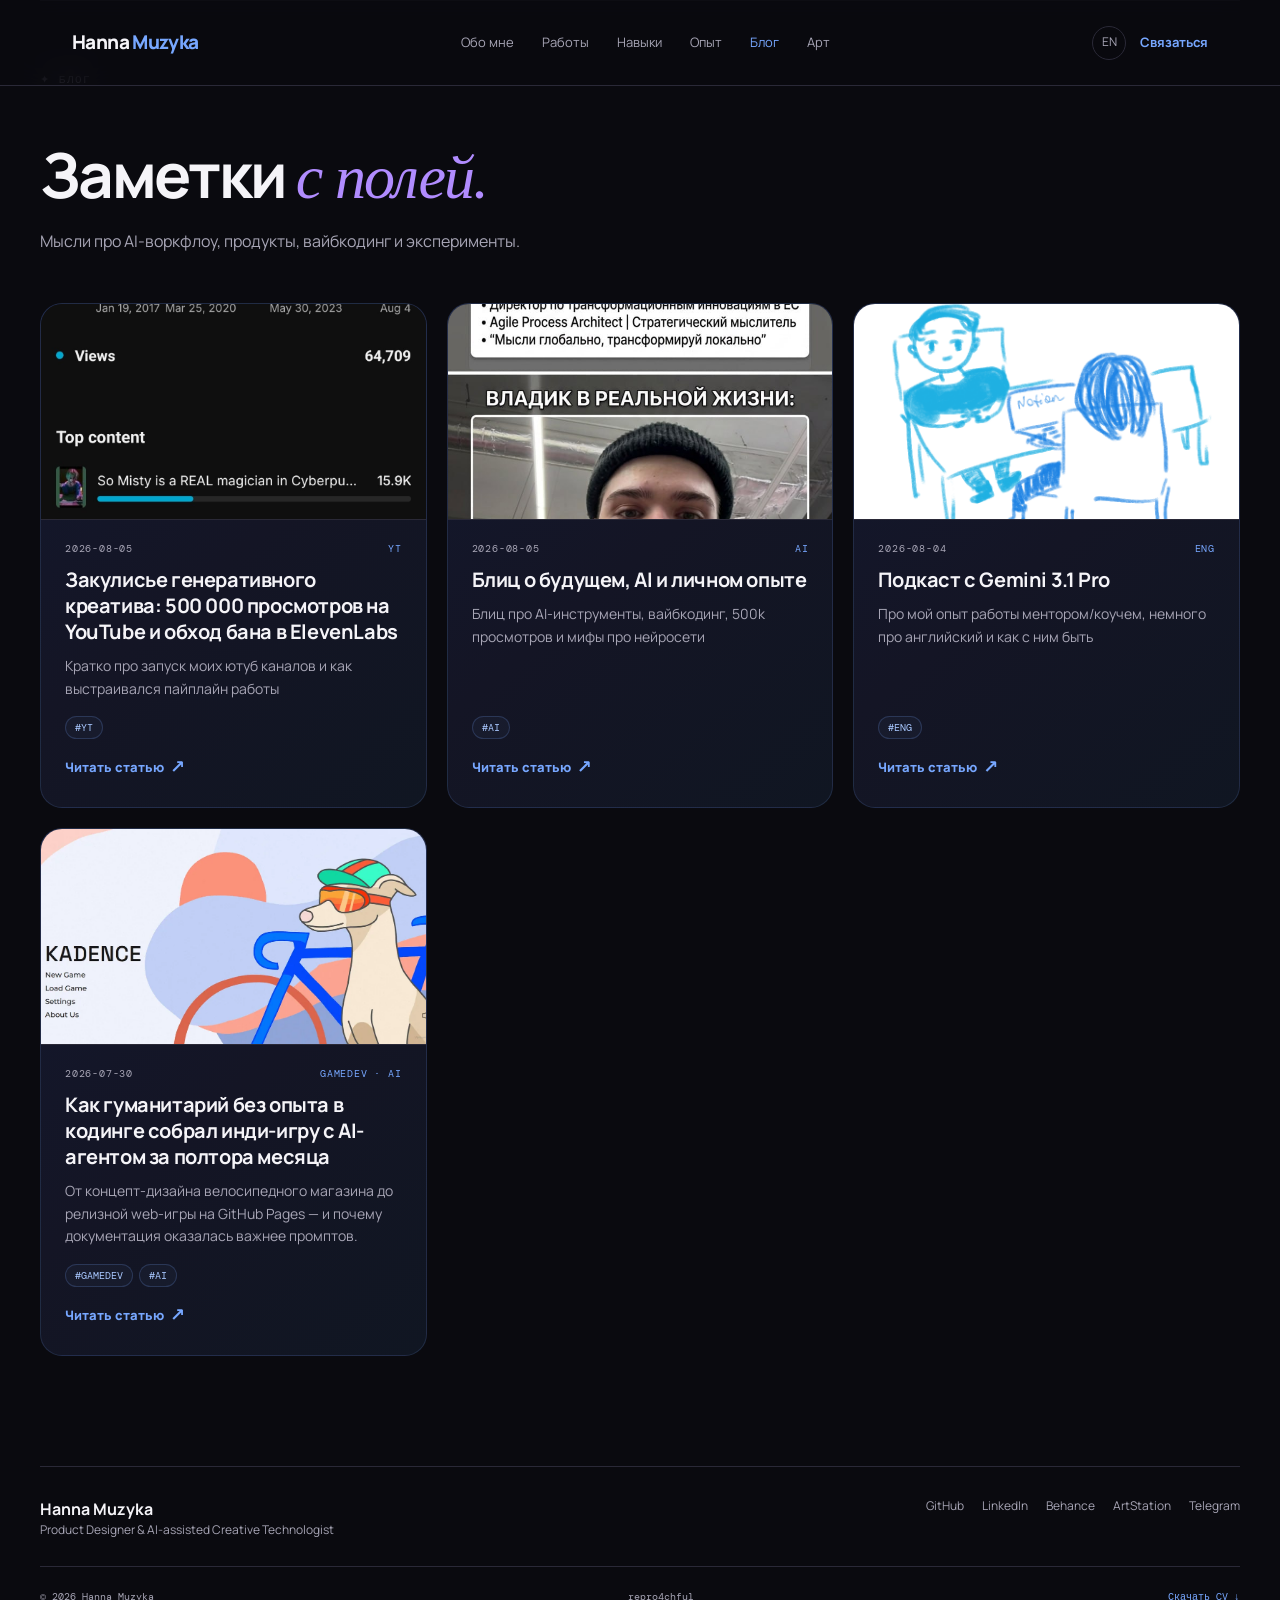
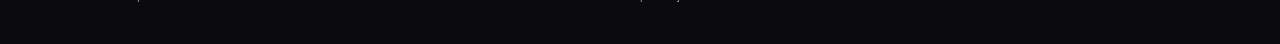
==== commit bcf4efc5: "Auto-update blog from Notion" ====
--- a/blog.html
+++ b/blog.html
@@ -124,7 +124,7 @@
         </article>
       
         <article class="catalog-card reveal">
-          
+          <a class="catalog-card-cover" href="blog/kadence-ai.html" tabindex="-1" aria-hidden="true"><img src="assets/optimized/blog-habr-01-1200.webp" alt="" loading="lazy"></a>
           <div class="catalog-card-copy">
             <div class="catalog-card-meta"><span>2026-07-30</span><span class="cat-tag">GAMEDEV · AI</span></div>
             <h2><a href="blog/kadence-ai.html">Как гуманитарий без опыта в кодинге собрал инди-игру с AI-агентом за полтора месяца</a></h2>
--- a/css/style.css
+++ b/css/style.css
@@ -234,3 +234,41 @@
 
 /* Skip-link target should not show a focus ring */
 main:focus{outline:none}
+
+/* ── Уровни навыков: сегментные бары + колоркодинг ────────────────── */
+.skill-bar{display:grid;grid-template-columns:160px 1fr auto;align-items:center;gap:14px}
+.skill-track{display:flex;gap:5px;height:8px;background:transparent;overflow:visible;border-radius:99px}
+.skill-track i{flex:1;height:100%;border-radius:99px;background:var(--surface-2);transition:background .3s}
+.skill-bar[data-level="confident"] .skill-track i{background:var(--lime)}
+.skill-bar[data-level="working"] .skill-track i:nth-child(-n+3){background:var(--blue)}
+.skill-bar[data-level="exploring"] .skill-track i:nth-child(-n+2){background:var(--purple)}
+.skill-level{font:10px 'DM Mono',monospace;text-transform:uppercase;letter-spacing:.08em;text-align:right;font-weight:500}
+.level-confident{color:var(--lime)}
+.level-working{color:var(--blue)}
+.level-exploring{color:var(--purple)}
+.skill-legend{display:flex;gap:26px;flex-wrap:wrap;margin:26px 0 0;padding:16px 22px;border:1px solid var(--line);border-radius:16px;background:var(--surface)}
+.skill-legend>span{display:flex;align-items:center;gap:9px}
+.skill-legend b{font-size:12px;color:var(--text);white-space:nowrap}
+.skill-legend small{font-size:11px;color:var(--muted)}
+.lg-lg{width:14px;height:14px;border-radius:5px;flex-shrink:0}
+.lg-confident{background:var(--lime)}
+.lg-working{background:var(--blue)}
+.lg-exploring{background:var(--purple)}
+
+/* ── Мобильные фиксы ──────────────────────────────────────────────── */
+@media(max-width:800px){
+  .timeline-item{grid-template-columns:1fr;gap:8px}
+  .art-gallery{grid-auto-rows:105px}
+  .art-gallery a:nth-child(n){grid-column:span 6;grid-row:span 2}
+  .art-gallery a:first-child{grid-column:1/-1;grid-row:span 3}
+}
+@media(max-width:560px){
+  .skill-bar{grid-template-columns:1fr auto;gap:8px}
+  .skill-track{grid-column:1/-1;grid-row:2}
+  .skill-name{grid-column:1;grid-row:1}
+  .skill-level{grid-column:2;grid-row:1}
+  .skill-legend{gap:10px 16px;padding:14px 16px}
+  .skill-legend small{display:none}
+  .case-facts{grid-template-columns:1fr}
+  .skill-cluster{padding:26px 20px}
+}
